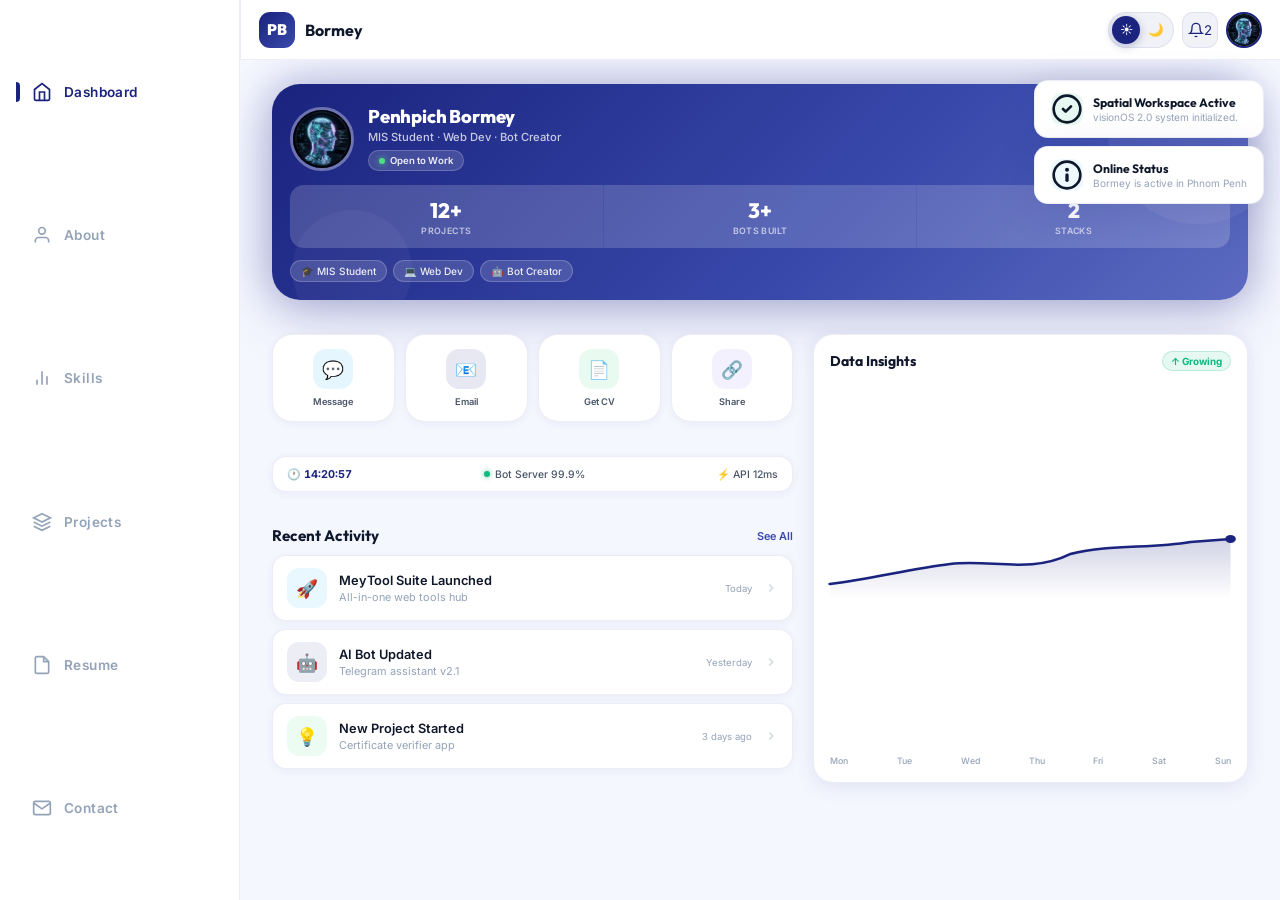
==== index.html @ bf573d2e "feat: implement responsive mobile & PC glassmorphic portfolio layout with updated resume" ====
<!DOCTYPE html>
<html lang="en">
<head>
  <meta charset="UTF-8">
  <meta name="viewport" content="width=device-width, initial-scale=1.0, maximum-scale=1.0, user-scalable=no">
  <title>Penhpich Bormey - Mobile Portfolio</title>
  <meta name="description" content="Personal portfolio of Penhpich Bormey - MIS Student, Web Developer, and Telegram Bot Creator built with a clean white × navy blue mobile-app UI.">
  <link rel="stylesheet" href="style.css">
  <script src="script.js" defer></script>
</head>
<body data-theme="light">

  <!-- Loading Splash Screen -->
  <div id="loader-screen">
    <div class="loader-logo">PB</div>
    <div class="loader-name">PENHPICH BORMEY</div>
    <div class="loader-bar-track">
      <div class="loader-bar-fill"></div>
    </div>
    <span class="loader-pct loader-progress">0%</span>
  </div>

  <!-- Interactive Cursor Glow Background -->
  <div id="cursor-glow"></div>

  <!-- Background Blobs -->
  <div class="bg-blob-container">
    <div class="bg-blob bg-blob-1"></div>
    <div class="bg-blob bg-blob-2"></div>
    <div class="bg-blob bg-blob-3"></div>
  </div>

  <!-- APP SHELL -->
  <div class="app-shell">
    
    <!-- TOP BAR -->
    <header class="top-bar">
      <div class="top-bar-left">
        <div class="top-bar-logo">PB</div>
        <div class="top-bar-name">Bormey</div>
      </div>
      <div class="top-bar-right">
        <div class="theme-toggle-pill">
          <button class="theme-pill-btn active" id="btn-theme-light" title="Light Theme">☀️</button>
          <button class="theme-pill-btn" id="btn-theme-dark" title="Dark Theme">🌙</button>
        </div>
        <button class="top-bar-btn" id="top-bell-btn" title="Notifications">
          <svg viewBox="0 0 24 24"><path d="M18 8A6 6 0 0 0 6 8c0 7-3 9-3 9h18s-3-2-3-9M13.73 21a2 2 0 0 1-3.46 0"/></svg>
          <span class="bell-badge">2</span>
        </button>
        <div class="top-bar-avatar">
          <img src="avatar.png" alt="Penhpich Bormey">
        </div>
      </div>
    </header>

    <!-- VIEWPORT PANELS -->
    <main class="viewport">

      <!-- PANEL 1: DASHBOARD (Home) -->
      <section class="viewport-panel active" id="panel-dashboard">
        <!-- Profile Hero Card -->
        <div class="profile-hero-card">
          <div class="profile-hero-top">
            <div class="profile-hero-avatar">
              <img src="avatar.png" alt="Penhpich Bormey">
            </div>
            <div>
              <h1 class="profile-hero-name">Penhpich Bormey</h1>
              <div class="profile-hero-role">MIS Student · Web Dev · Bot Creator</div>
              <div class="profile-hero-badge">
                <span class="hero-dot"></span>
                <span>Open to Work</span>
              </div>
            </div>
          </div>
          <!-- Stats Row inside Hero -->
          <div class="profile-hero-stats">
            <div class="hero-stat">
              <span class="hero-stat-num">12+</span>
              <span class="hero-stat-lbl">Projects</span>
            </div>
            <div class="hero-stat">
              <span class="hero-stat-num">3+</span>
              <span class="hero-stat-lbl">Bots Built</span>
            </div>
            <div class="hero-stat">
              <span class="hero-stat-num">2</span>
              <span class="hero-stat-lbl">Stacks</span>
            </div>
          </div>
          <!-- Tags -->
          <div class="profile-hero-tags">
            <span class="hero-role-tag">🎓 MIS Student</span>
            <span class="hero-role-tag">💻 Web Dev</span>
            <span class="hero-role-tag">🤖 Bot Creator</span>
          </div>
          <!-- Greeting Typewriter (Hidden but present for script.js) -->
          <span id="greeting-typewriter" style="display:none;"></span>
        </div>

        <!-- Quick Actions Row -->
        <div class="quick-actions-row">
          <button class="quick-action-btn" id="action-message" title="Chat on Telegram">
            <div class="quick-action-icon blue">💬</div>
            <span class="quick-action-lbl">Message</span>
          </button>
          <button class="quick-action-btn" id="action-email" title="Send Email">
            <div class="quick-action-icon navy">📧</div>
            <span class="quick-action-lbl">Email</span>
          </button>
          <button class="quick-action-btn" id="action-cv" title="Copy Resume JSON">
            <div class="quick-action-icon green">📄</div>
            <span class="quick-action-lbl">Get CV</span>
          </button>
          <button class="quick-action-btn" id="action-share" title="Copy Portfolio Link">
            <div class="quick-action-icon purple">🔗</div>
            <span class="quick-action-lbl">Share</span>
          </button>
        </div>

        <!-- Meta Info Row -->
        <div class="meta-info-row">
          <div class="meta-info-item">
            <span id="live-clock-display">🕐 --:--:--</span>
          </div>
          <div class="meta-info-item">
            <span class="meta-live-dot"></span>
            <span>Bot Server 99.9%</span>
          </div>
          <div class="meta-info-item">
            <span>⚡ API <span id="api-latency-val">12ms</span></span>
          </div>
        </div>

        <!-- Activity Section -->
        <div class="activity-section">
          <div class="activity-header">
            <h2 class="activity-title">Recent Activity</h2>
            <span class="activity-see-all">See All</span>
          </div>
          <div class="activity-list">
            <div class="activity-item">
              <div class="activity-item-icon blue">🚀</div>
              <div class="activity-item-info">
                <div class="activity-item-title">MeyTool Suite Launched</div>
                <div class="activity-item-desc">All-in-one web tools hub</div>
              </div>
              <span class="activity-item-time">Today</span>
              <svg class="activity-chevron" viewBox="0 0 24 24"><polyline points="9 18 15 12 9 6"/></svg>
            </div>
            <div class="activity-item">
              <div class="activity-item-icon navy">🤖</div>
              <div class="activity-item-info">
                <div class="activity-item-title">AI Bot Updated</div>
                <div class="activity-item-desc">Telegram assistant v2.1</div>
              </div>
              <span class="activity-item-time">Yesterday</span>
              <svg class="activity-chevron" viewBox="0 0 24 24"><polyline points="9 18 15 12 9 6"/></svg>
            </div>
            <div class="activity-item">
              <div class="activity-item-icon green">💡</div>
              <div class="activity-item-info">
                <div class="activity-item-title">New Project Started</div>
                <div class="activity-item-desc">Certificate verifier app</div>
              </div>
              <span class="activity-item-time">3 days ago</span>
              <svg class="activity-chevron" viewBox="0 0 24 24"><polyline points="9 18 15 12 9 6"/></svg>
            </div>
          </div>
        </div>

        <!-- Chart Card -->
        <div class="chart-card">
          <div class="chart-card-header">
            <span class="chart-card-title">Data Insights</span>
            <span class="chart-card-badge">↑ Growing</span>
          </div>
          <svg class="sparkline-svg" viewBox="0 0 300 64" preserveAspectRatio="none">
            <defs>
              <linearGradient id="sparkGradient" x1="0" y1="0" x2="0" y2="1">
                <stop offset="0%" stop-color="#1A237E" stop-opacity="0.2"/>
                <stop offset="100%" stop-color="#1A237E" stop-opacity="0"/>
              </linearGradient>
            </defs>
            <path class="sparkline-area" d="M0,50 C30,45 60,35 90,30 C120,25 150,40 180,20 C210,10 240,15 270,8 L300,5 L300,64 L0,64 Z"/>
            <path class="sparkline-line" d="M0,50 C30,45 60,35 90,30 C120,25 150,40 180,20 C210,10 240,15 270,8 L300,5"/>
            <circle class="sparkline-dot" cx="300" cy="5" r="4"/>
          </svg>
          <div class="chart-labels">
            <span class="chart-label">Mon</span>
            <span class="chart-label">Tue</span>
            <span class="chart-label">Wed</span>
            <span class="chart-label">Thu</span>
            <span class="chart-label">Fri</span>
            <span class="chart-label">Sat</span>
            <span class="chart-label">Sun</span>
          </div>
        </div>
      </section>

      <!-- PANEL 2: ABOUT -->
      <section class="viewport-panel" id="panel-about">
        <div class="section-header">
          <div class="section-label">Who I Am</div>
          <h2 class="section-title">About Me</h2>
        </div>

        <!-- About Profile Card -->
        <div class="about-profile-card">
          <div class="about-avatar-wrap">
            <div class="about-avatar-ring-spin"></div>
            <img src="avatar.png" alt="Penhpich Bormey" class="about-avatar-img">
          </div>
          <div class="about-card-info">
            <h3 class="about-card-name">Penhpich Bormey</h3>
            <p class="about-card-title">MIS Student · Web Developer · Bot Creator</p>
            <div class="about-card-status">
              <span class="hero-dot"></span>
              <span>Open to Projects</span>
            </div>
          </div>
        </div>

        <!-- About Stats Row -->
        <div class="about-stats-row">
          <div class="about-stat-card">
            <span class="about-stat-num">12+</span>
            <span class="about-stat-lbl">Projects</span>
          </div>
          <div class="about-stat-card">
            <span class="about-stat-num">3+</span>
            <span class="about-stat-lbl">Bots Built</span>
          </div>
          <div class="about-stat-card">
            <span class="about-stat-num">2</span>
            <span class="about-stat-lbl">Stacks</span>
          </div>
        </div>

        <!-- Bio Card -->
        <div class="bio-card">
          <h4 class="bio-title">Student & Digital Developer</h4>
          <p class="bio-text">
            I am a Management Information Systems (MIS) student passionate about web development, artificial intelligence, UI/UX design, and Telegram bot creation. I build digital products that help people work smarter and look great doing it.
          </p>
        </div>

        <!-- Settings List (Personal Info) -->
        <div class="settings-list">
          <div class="settings-list-header">Personal Info</div>
          
          <div class="settings-row">
            <div class="settings-row-icon purple">📛</div>
            <div class="settings-row-text">
              <span class="settings-row-label">Name</span>
              <span class="settings-row-sub">Penhpich Bormey</span>
            </div>
            <svg class="settings-row-chevron" viewBox="0 0 24 24"><polyline points="9 18 15 12 9 6"/></svg>
          </div>

          <div class="settings-row">
            <div class="settings-row-icon blue">🎓</div>
            <div class="settings-row-text">
              <span class="settings-row-label">Education</span>
              <span class="settings-row-sub">MIS — Information Systems</span>
            </div>
            <svg class="settings-row-chevron" viewBox="0 0 24 24"><polyline points="9 18 15 12 9 6"/></svg>
          </div>

          <div class="settings-row">
            <div class="settings-row-icon navy">💻</div>
            <div class="settings-row-text">
              <span class="settings-row-label">Role</span>
              <span class="settings-row-sub">Student & Developer</span>
            </div>
            <svg class="settings-row-chevron" viewBox="0 0 24 24"><polyline points="9 18 15 12 9 6"/></svg>
          </div>

          <div class="settings-row">
            <div class="settings-row-icon tg">🌐</div>
            <div class="settings-row-text">
              <span class="settings-row-label">Languages</span>
              <span class="settings-row-sub">Khmer · English</span>
            </div>
            <svg class="settings-row-chevron" viewBox="0 0 24 24"><polyline points="9 18 15 12 9 6"/></svg>
          </div>

          <div class="settings-row">
            <div class="settings-row-icon loc">📍</div>
            <div class="settings-row-text">
              <span class="settings-row-label">Location</span>
              <span class="settings-row-sub">Phnom Penh, Cambodia</span>
            </div>
            <svg class="settings-row-chevron" viewBox="0 0 24 24"><polyline points="9 18 15 12 9 6"/></svg>
          </div>

          <a href="mailto:pichpenhbormey383@gmail.com" class="settings-row">
            <div class="settings-row-icon email">📧</div>
            <div class="settings-row-text">
              <span class="settings-row-label">Email</span>
              <span class="settings-row-sub">pichpenhbormey383@gmail.com</span>
            </div>
            <svg class="settings-row-chevron" viewBox="0 0 24 24"><polyline points="9 18 15 12 9 6"/></svg>
          </a>
        </div>

        <!-- Experience Timeline -->
        <div class="timeline-section">
          <h4 class="section-sub-title">Experience</h4>
          <div class="timeline-list">
            <div class="tl-item">
              <div class="tl-dot"></div>
              <div class="tl-content">
                <span class="tl-year">2024 – Present</span>
                <h5 class="tl-role">MIS Student Developer</h5>
                <p class="tl-desc">Building web apps, bots, and UI/UX projects as part of university coursework and personal projects.</p>
              </div>
            </div>
            <div class="tl-item">
              <div class="tl-dot"></div>
              <div class="tl-content">
                <span class="tl-year">2023</span>
                <h5 class="tl-role">Bot Developer</h5>
                <p class="tl-desc">Developed automation bots and Telegram mini-apps serving real user communities.</p>
              </div>
            </div>
            <div class="tl-item">
              <div class="tl-dot"></div>
              <div class="tl-content">
                <span class="tl-year">2022</span>
                <h5 class="tl-role">Web Developer</h5>
                <p class="tl-desc">Started mastering HTML, CSS, and JavaScript — built first portfolio and glassmorphism UI projects.</p>
              </div>
            </div>
          </div>
        </div>
      </section>

      <!-- PANEL 3: SKILLS -->
      <section class="viewport-panel" id="panel-skills">
        <div class="section-header">
          <div class="section-label">My Stack</div>
          <h2 class="section-title">My Skills</h2>
        </div>

        <!-- Frontend Category Card -->
        <div class="skills-category-card" id="skill-card-frontend">
          <h3 class="skills-cat-title">
            <span class="skills-cat-icon blue">🎨</span>
            <span>Frontend</span>
          </h3>
          <div class="skill-bar-item">
            <span class="skill-bar-name">HTML5</span>
            <div class="skill-bar-track">
              <div class="skill-bar-fill prof-bar-fill" data-percent="90%"></div>
            </div>
            <span class="skill-bar-pct">90%</span>
          </div>
          <div class="skill-bar-item">
            <span class="skill-bar-name">CSS3</span>
            <div class="skill-bar-track">
              <div class="skill-bar-fill prof-bar-fill" data-percent="85%"></div>
            </div>
            <span class="skill-bar-pct">85%</span>
          </div>
          <div class="skill-bar-item">
            <span class="skill-bar-name">JavaScript</span>
            <div class="skill-bar-track">
              <div class="skill-bar-fill prof-bar-fill" data-percent="80%"></div>
            </div>
            <span class="skill-bar-pct">80%</span>
          </div>
          <div class="skill-bar-item">
            <span class="skill-bar-name">Responsive</span>
            <div class="skill-bar-track">
              <div class="skill-bar-fill prof-bar-fill" data-percent="88%"></div>
            </div>
            <span class="skill-bar-pct">88%</span>
          </div>
        </div>

        <!-- Backend Category Card -->
        <div class="skills-category-card" id="skill-card-backend">
          <h3 class="skills-cat-title">
            <span class="skills-cat-icon navy">⚙️</span>
            <span>Backend & API</span>
          </h3>
          <div class="skill-bar-item">
            <span class="skill-bar-name">PHP</span>
            <div class="skill-bar-track">
              <div class="skill-bar-fill prof-bar-fill" data-percent="70%"></div>
            </div>
            <span class="skill-bar-pct">70%</span>
          </div>
          <div class="skill-bar-item">
            <span class="skill-bar-name">Python</span>
            <div class="skill-bar-track">
              <div class="skill-bar-fill prof-bar-fill" data-percent="65%"></div>
            </div>
            <span class="skill-bar-pct">65%</span>
          </div>
          <div class="skill-bar-item">
            <span class="skill-bar-name">SQL</span>
            <div class="skill-bar-track">
              <div class="skill-bar-fill prof-bar-fill" data-percent="72%"></div>
            </div>
            <span class="skill-bar-pct">72%</span>
          </div>
          <div class="skill-bar-item">
            <span class="skill-bar-name">APIs</span>
            <div class="skill-bar-track">
              <div class="skill-bar-fill prof-bar-fill" data-percent="78%"></div>
            </div>
            <span class="skill-bar-pct">78%</span>
          </div>
        </div>

        <!-- Tools Category Card -->
        <div class="skills-category-card" id="skill-card-tools">
          <h3 class="skills-cat-title">
            <span class="skills-cat-icon purple">🛠️</span>
            <span>Tools & DevOps</span>
          </h3>
          <div class="skill-bar-item">
            <span class="skill-bar-name">Git</span>
            <div class="skill-bar-track">
              <div class="skill-bar-fill prof-bar-fill" data-percent="75%"></div>
            </div>
            <span class="skill-bar-pct">75%</span>
          </div>
          <div class="skill-bar-item">
            <span class="skill-bar-name">VS Code</span>
            <div class="skill-bar-track">
              <div class="skill-bar-fill prof-bar-fill" data-percent="95%"></div>
            </div>
            <span class="skill-bar-pct">95%</span>
          </div>
          <div class="skill-bar-item">
            <span class="skill-bar-name">Figma</span>
            <div class="skill-bar-track">
              <div class="skill-bar-fill prof-bar-fill" data-percent="60%"></div>
            </div>
            <span class="skill-bar-pct">60%</span>
          </div>
        </div>

        <!-- Soft Skills / Specialties -->
        <div class="skills-category-card" id="skill-card-specialties">
          <h3 class="skills-cat-title">
            <span class="skills-cat-icon green">💡</span>
            <span>Specialties</span>
          </h3>
          <div class="skill-tags-wrap">
            <span class="skill-tag">Glassmorphism UI</span>
            <span class="skill-tag">Telegram Bots</span>
            <span class="skill-tag">Bot Automation</span>
            <span class="skill-tag">Prompt Engineering</span>
            <span class="skill-tag">UI/UX Design</span>
            <span class="skill-tag">REST APIs</span>
          </div>
        </div>
      </section>

      <!-- PANEL 4: PROJECTS -->
      <section class="viewport-panel" id="panel-projects">
        <div class="section-header">
          <div class="section-label">Portfolio</div>
          <h2 class="section-title">Projects</h2>
        </div>

        <!-- Filter chips row -->
        <div class="projects-filter-row">
          <button class="filter-chip active" data-filter="all">All</button>
          <button class="filter-chip" data-filter="frontend">Frontend</button>
          <button class="filter-chip" data-filter="bot">Bot & AI</button>
          <button class="filter-chip" data-filter="productivity">Productivity</button>
        </div>

        <!-- Project Cards Grid -->
        <div class="projects-list">
          
          <!-- Project 1 -->
          <div class="project-card-new" data-category="bot">
            <div class="project-card-top">
              <div class="project-icon-box blue">🤖</div>
              <div class="project-card-info">
                <h3 class="project-card-title">AI Telegram Assistant</h3>
                <p class="project-card-desc">An intelligent Telegram bot capable of answering questions, generating content, and assisting users in real-time.</p>
              </div>
              <span class="project-status live">🟢 Live</span>
            </div>
            <div class="project-card-tags">
              <span class="proj-tag">Python</span>
              <span class="proj-tag">Telegram API</span>
              <span class="proj-tag">AI Integration</span>
            </div>
            <div class="project-card-actions">
              <a href="https://t.me/ShennCelest" target="_blank" class="proj-btn primary">
                <span>Telegram</span>
                <svg viewBox="0 0 24 24"><path d="M18 13v6a2 2 0 0 1-2 2H5a2 2 0 0 1-2-2V8a2 2 0 0 1 2-2h6M15 3h6v6M10 14 21 3"/></svg>
              </a>
              <a href="https://github.com" target="_blank" class="proj-btn secondary">GitHub</a>
            </div>
          </div>

          <!-- Project 2 -->
          <div class="project-card-new" data-category="frontend">
            <div class="project-card-top">
              <div class="project-icon-box navy">🛍️</div>
              <div class="project-card-info">
                <h3 class="project-card-title">Subscription Store</h3>
                <p class="project-card-desc">A premium digital subscription marketplace website designed with advanced frosted glassmorphism themes.</p>
              </div>
              <span class="project-status wip">🟡 Coming Soon</span>
            </div>
            <div class="project-card-tags">
              <span class="proj-tag">HTML5</span>
              <span class="proj-tag">CSS Variables</span>
              <span class="proj-tag">Vanilla JS</span>
            </div>
            <div class="project-card-actions">
              <a href="#" class="proj-btn primary">
                <span>Demo</span>
                <svg viewBox="0 0 24 24"><path d="M18 13v6a2 2 0 0 1-2 2H5a2 2 0 0 1-2-2V8a2 2 0 0 1 2-2h6M15 3h6v6M10 14 21 3"/></svg>
              </a>
              <a href="https://github.com" target="_blank" class="proj-btn secondary">GitHub</a>
            </div>
          </div>

          <!-- Project 3 -->
          <div class="project-card-new" data-category="productivity">
            <div class="project-card-top">
              <div class="project-icon-box purple">🔑</div>
              <div class="project-card-info">
                <h3 class="project-card-title">Certificate Verifier</h3>
                <p class="project-card-desc">Online certificate verification platform that validates credentials and generates unique verification IDs.</p>
              </div>
              <span class="project-status wip">🟡 WIP</span>
            </div>
            <div class="project-card-tags">
              <span class="proj-tag">PHP</span>
              <span class="proj-tag">SQL</span>
              <span class="proj-tag">Bootstrap</span>
            </div>
            <div class="project-card-actions">
              <a href="#" class="proj-btn primary">
                <span>Preview</span>
                <svg viewBox="0 0 24 24"><path d="M18 13v6a2 2 0 0 1-2 2H5a2 2 0 0 1-2-2V8a2 2 0 0 1 2-2h6M15 3h6v6M10 14 21 3"/></svg>
              </a>
              <a href="https://github.com" target="_blank" class="proj-btn secondary">GitHub</a>
            </div>
          </div>

          <!-- Project 4 -->
          <div class="project-card-new" data-category="productivity">
            <div class="project-card-top">
              <div class="project-icon-box green">🛠️</div>
              <div class="project-card-info">
                <h3 class="project-card-title">All-in-One Tools Hub</h3>
                <p class="project-card-desc">A comprehensive web tools collection comprising developer widgets, math solvers, and productivity modules.</p>
              </div>
              <span class="project-status live">🟢 Live</span>
            </div>
            <div class="project-card-tags">
              <span class="proj-tag">HTML</span>
              <span class="proj-tag">CSS</span>
              <span class="proj-tag">JavaScript</span>
            </div>
            <div class="project-card-actions">
              <a href="./cybertools/index.html" class="proj-btn primary">
                <span>Open</span>
                <svg viewBox="0 0 24 24"><path d="M18 13v6a2 2 0 0 1-2 2H5a2 2 0 0 1-2-2V8a2 2 0 0 1 2-2h6M15 3h6v6M10 14 21 3"/></svg>
              </a>
              <a href="https://github.com" target="_blank" class="proj-btn secondary">GitHub</a>
            </div>
          </div>

          <!-- Project 5 -->
          <div class="project-card-new" data-category="frontend">
            <div class="project-card-top">
              <div class="project-icon-box orange">📄</div>
              <div class="project-card-info">
                <h3 class="project-card-title">CV Builder Platform</h3>
                <p class="project-card-desc">Professional resume builder with downloadable templates, custom fields, and real-time frosted glass previews.</p>
              </div>
              <span class="project-status concept">⚪ Concept</span>
            </div>
            <div class="project-card-tags">
              <span class="proj-tag">JavaScript</span>
              <span class="proj-tag">HTML2PDF</span>
              <span class="proj-tag">CSS Grid</span>
            </div>
            <div class="project-card-actions">
              <a href="#" class="proj-btn primary">
                <span>View</span>
                <svg viewBox="0 0 24 24"><path d="M18 13v6a2 2 0 0 1-2 2H5a2 2 0 0 1-2-2V8a2 2 0 0 1 2-2h6M15 3h6v6M10 14 21 3"/></svg>
              </a>
              <a href="https://github.com" target="_blank" class="proj-btn secondary">GitHub</a>
            </div>
          </div>

          <!-- Project 6 -->
          <div class="project-card-new" data-category="bot">
            <div class="project-card-top">
              <div class="project-icon-box blue">🧰</div>
              <div class="project-card-info">
                <h3 class="project-card-title">MeyTool Web Suite</h3>
                <p class="project-card-desc">A multi-module developer toolkit with JSON formatter, color picker, password generator, and 10+ productivity tools.</p>
              </div>
              <span class="project-status wip">🟡 Coming Soon</span>
            </div>
            <div class="project-card-tags">
              <span class="proj-tag">HTML</span>
              <span class="proj-tag">CSS</span>
              <span class="proj-tag">JavaScript</span>
            </div>
            <div class="project-card-actions">
              <a href="./cybertools/index.html" class="proj-btn primary">
                <span>Open</span>
                <svg viewBox="0 0 24 24"><path d="M18 13v6a2 2 0 0 1-2 2H5a2 2 0 0 1-2-2V8a2 2 0 0 1 2-2h6M15 3h6v6M10 14 21 3"/></svg>
              </a>
              <a href="https://github.com" target="_blank" class="proj-btn secondary">GitHub</a>
            </div>
          </div>

        </div>
      </section>

      <!-- PANEL 5: RESUME -->
      <section class="viewport-panel" id="panel-resume">
        <div class="section-header">
          <div class="section-label">My CV</div>
          <h2 class="section-title">Resume</h2>
        </div>

        <!-- Download CV Card -->
        <div class="resume-download-card">
          <div>
            <h3 class="resume-dl-title">Download My CV</h3>
            <p class="resume-dl-sub">PDF · Updated 2024</p>
          </div>
          <button class="resume-dl-btn" id="cv-download-btn">⬇ Download</button>
        </div>

        <!-- Experience settings list -->
        <div class="settings-list">
          <div class="settings-list-header">Experience</div>
          
          <div class="settings-row">
            <div class="settings-row-icon navy">💼</div>
            <div class="settings-row-text">
              <span class="settings-row-label">MIS Student Developer</span>
              <span class="settings-row-sub">University · 2024 - Present</span>
            </div>
            <svg class="settings-row-chevron" viewBox="0 0 24 24"><polyline points="9 18 15 12 9 6"/></svg>
          </div>

          <div class="settings-row">
            <div class="settings-row-icon blue">🤖</div>
            <div class="settings-row-text">
              <span class="settings-row-label">Bot Developer</span>
              <span class="settings-row-sub">Freelance · 2023</span>
            </div>
            <svg class="settings-row-chevron" viewBox="0 0 24 24"><polyline points="9 18 15 12 9 6"/></svg>
          </div>

          <div class="settings-row">
            <div class="settings-row-icon tg">🌐</div>
            <div class="settings-row-text">
              <span class="settings-row-label">Web Developer</span>
              <span class="settings-row-sub">Self-taught · 2022</span>
            </div>
            <svg class="settings-row-chevron" viewBox="0 0 24 24"><polyline points="9 18 15 12 9 6"/></svg>
          </div>
        </div>

        <!-- Education settings list -->
        <div class="settings-list">
          <div class="settings-list-header">Education</div>
          
          <div class="settings-row">
            <div class="settings-row-icon purple">🎓</div>
            <div class="settings-row-text">
              <span class="settings-row-label">Management Information Systems</span>
              <span class="settings-row-sub">Bachelor's Degree · In Progress</span>
            </div>
            <svg class="settings-row-chevron" viewBox="0 0 24 24"><polyline points="9 18 15 12 9 6"/></svg>
          </div>

          <div class="settings-row">
            <div class="settings-row-icon orange">📘</div>
            <div class="settings-row-text">
              <span class="settings-row-label">Web Development</span>
              <span class="settings-row-sub">Online Courses & Self-learning</span>
            </div>
            <svg class="settings-row-chevron" viewBox="0 0 24 24"><polyline points="9 18 15 12 9 6"/></svg>
          </div>
        </div>

        <!-- Tech skills metrics settings list -->
        <div class="settings-list">
          <div class="settings-list-header">Technical Skills</div>
          
          <div class="settings-row">
            <div class="settings-row-icon navy">💻</div>
            <div class="settings-row-text">
              <span class="settings-row-label">Frontend</span>
              <span class="settings-row-sub">HTML5, CSS3, JavaScript</span>
            </div>
            <span class="settings-row-value">Expert</span>
          </div>

          <div class="settings-row">
            <div class="settings-row-icon blue">⚙️</div>
            <div class="settings-row-text">
              <span class="settings-row-label">Backend</span>
              <span class="settings-row-sub">PHP, Python, SQL</span>
            </div>
            <span class="settings-row-value">Intermediate</span>
          </div>

          <div class="settings-row">
            <div class="settings-row-icon green">🤖</div>
            <div class="settings-row-text">
              <span class="settings-row-label">Bot Dev</span>
              <span class="settings-row-sub">Telegram API, Python</span>
            </div>
            <span class="settings-row-value">Advance</span>
          </div>
        </div>

        <!-- Hidden JSON pre for copying (action-cv matches this ID) -->
        <pre id="terminal-code-block" style="display: none;">{
  "name": "PENHPICH BORMEY",
  "title": "MIS Student & Developer",
  "location": "Phnom Penh, Cambodia",
  "email": "pichpenhbormey383@gmail.com",
  "telegram": "@ShennCelest",
  "github": "github.com/bormey",
  "experience": [
    {
      "role": "MIS Student Developer",
      "organization": "University",
      "period": "2024 - Present"
    },
    {
      "role": "Bot Developer",
      "organization": "Freelance",
      "period": "2023"
    },
    {
      "role": "Web Developer",
      "organization": "Self-taught",
      "period": "2022"
    }
  ],
  "education": [
    {
      "degree": "Management Information Systems",
      "institution": "University (Bachelor's Degree)",
      "status": "In Progress"
    },
    {
      "degree": "Web Development",
      "institution": "Online Courses & Self-learning"
    }
  ],
  "technical_skills": {
    "frontend": {
      "skills": ["HTML5", "CSS3", "JavaScript"],
      "level": "Expert"
    },
    "backend": {
      "skills": ["PHP", "Python", "SQL"],
      "level": "Intermediate"
    },
    "bot_dev": {
      "skills": ["Telegram API", "Python"],
      "level": "Advance"
    }
  }
}</pre>
      </section>

      <!-- PANEL 6: CONTACT -->
      <section class="viewport-panel" id="panel-contact">
        <div class="section-header">
          <div class="section-label">Get in Touch</div>
          <h2 class="section-title">Contact</h2>
        </div>

        <!-- Available card -->
        <div class="contact-avail-card">
          <div class="contact-avail-dot-row">
            <span class="hero-dot"></span>
            <span>Available for freelance & work</span>
          </div>
          <h3 class="contact-avail-heading">Let's Work Together</h3>
          <p class="contact-avail-sub">Have a project or collaboration in mind? I'd love to hear from you!</p>
        </div>

        <!-- Reach Me Settings List -->
        <div class="settings-list">
          <div class="settings-list-header">Reach Me</div>
          
          <a href="https://t.me/ShennCelest" target="_blank" class="settings-row">
            <div class="settings-row-icon tg">📨</div>
            <div class="settings-row-text">
              <span class="settings-row-label">Telegram</span>
              <span class="settings-row-sub">@ShennCelest</span>
            </div>
            <svg class="settings-row-chevron" viewBox="0 0 24 24"><polyline points="9 18 15 12 9 6"/></svg>
          </a>

          <a href="mailto:pichpenhbormey383@gmail.com" class="settings-row">
            <div class="settings-row-icon email">📧</div>
            <div class="settings-row-text">
              <span class="settings-row-label">Email</span>
              <span class="settings-row-sub">pichpenhbormey383@gmail.com</span>
            </div>
            <svg class="settings-row-chevron" viewBox="0 0 24 24"><polyline points="9 18 15 12 9 6"/></svg>
          </a>

          <a href="https://m.me/JaxFrez" target="_blank" class="settings-row">
            <div class="settings-row-icon blue">💬</div>
            <div class="settings-row-text">
              <span class="settings-row-label">Messenger</span>
              <span class="settings-row-sub">m.me/JaxFrez</span>
            </div>
            <svg class="settings-row-chevron" viewBox="0 0 24 24"><polyline points="9 18 15 12 9 6"/></svg>
          </a>

          <a href="https://www.facebook.com/share/1DzJagzVRs/" target="_blank" class="settings-row">
            <div class="settings-row-icon web">🌐</div>
            <div class="settings-row-text">
              <span class="settings-row-label">Facebook</span>
              <span class="settings-row-sub">Penhpich Bormey</span>
            </div>
            <svg class="settings-row-chevron" viewBox="0 0 24 24"><polyline points="9 18 15 12 9 6"/></svg>
          </a>

          <a href="https://github.com" target="_blank" class="settings-row">
            <div class="settings-row-icon gh">🐙</div>
            <div class="settings-row-text">
              <span class="settings-row-label">GitHub</span>
              <span class="settings-row-sub">github.com/bormey</span>
            </div>
            <svg class="settings-row-chevron" viewBox="0 0 24 24"><polyline points="9 18 15 12 9 6"/></svg>
          </a>

          <div class="settings-row">
            <div class="settings-row-icon loc">📍</div>
            <div class="settings-row-text">
              <span class="settings-row-label">Location</span>
              <span class="settings-row-sub">Phnom Penh, Cambodia 🇰🇭</span>
            </div>
          </div>
        </div>

        <!-- Contact Form Card -->
        <div class="contact-form-card">
          <h3 class="contact-form-title">Send a Message</h3>
          <form id="contact-form-new" action="#" onsubmit="event.preventDefault();">
            <div class="input-field-wrap">
              <input type="text" class="input-field" id="emb-name" placeholder="Your Name" required>
            </div>
            <div class="input-field-wrap">
              <input type="email" class="input-field" id="emb-email" placeholder="Your Email" required>
            </div>
            <div class="input-field-wrap">
              <input type="text" class="input-field" id="emb-subject" placeholder="Subject" required>
            </div>
            <div class="input-field-wrap">
              <textarea class="input-field" id="emb-message" placeholder="Message" required></textarea>
            </div>
            <button class="submit-btn-new" id="emb-submit-btn" type="submit">
              <span>Send Message</span>
              <svg viewBox="0 0 24 24"><line x1="22" y1="2" x2="11" y2="13"/><polygon points="22 2 15 22 11 13 2 9 22 2"/></svg>
            </button>
          </form>
        </div>
      </section>

    </main>

    <!-- BOTTOM TAB NAVIGATION -->
    <nav class="bottom-nav">
      <button class="bottom-nav-btn active" data-view="dashboard" title="Dashboard">
        <svg viewBox="0 0 24 24"><path d="M3 9l9-7 9 7v11a2 2 0 0 1-2 2H5a2 2 0 0 1-2-2z"/><polyline points="9 22 9 12 15 12 15 22"/></svg>
        <span class="nav-label">Dashboard</span>
      </button>
      <button class="bottom-nav-btn" data-view="about" title="About">
        <svg viewBox="0 0 24 24"><path d="M20 21v-2a4 4 0 0 0-4-4H8a4 4 0 0 0-4 4v2"/><circle cx="12" cy="7" r="4"/></svg>
        <span class="nav-label">About</span>
      </button>
      <button class="bottom-nav-btn" data-view="skills" title="Skills">
        <svg viewBox="0 0 24 24"><line x1="18" y1="20" x2="18" y2="10"/><line x1="12" y1="20" x2="12" y2="4"/><line x1="6" y1="20" x2="6" y2="14"/></svg>
        <span class="nav-label">Skills</span>
      </button>
      <button class="bottom-nav-btn" data-view="projects" title="Projects">
        <svg viewBox="0 0 24 24"><polygon points="12 2 2 7 12 12 22 7 12 2"/><polyline points="2 17 12 22 22 17"/><polyline points="2 12 12 17 22 12"/></svg>
        <span class="nav-label">Projects</span>
      </button>
      <button class="bottom-nav-btn" data-view="resume" title="Resume">
        <svg viewBox="0 0 24 24"><path d="M14 2H6a2 2 0 0 0-2 2v16a2 2 0 0 0 2 2h12a2 2 0 0 0 2-2V8z"/><polyline points="14 2 14 8 20 8"/></svg>
        <span class="nav-label">Resume</span>
      </button>
      <button class="bottom-nav-btn" data-view="contact" title="Contact">
        <svg viewBox="0 0 24 24"><path d="M4 4h16c1.1 0 2 .9 2 2v12c0 1.1-.9 2-2 2H4c-1.1 0-2-.9-2-2V6c0-1.1.9-2 2-2z"/><polyline points="22,6 12,13 2,6"/></svg>
        <span class="nav-label">Contact</span>
      </button>
    </nav>

  </div>

  <!-- TOAST CONTAINER -->
  <div id="toast-container"></div>

  <!-- NOTIFICATION DROPDOWN -->
  <div class="notif-dropdown" id="spatial-notification-panel">
    <div class="notif-header">
      <span class="notif-header-title">Notifications</span>
      <span class="notif-clear-btn" id="clear-notifications">Clear All</span>
    </div>
    <div class="notification-list">
      <div class="notif-item">
        <div class="notif-item-dot"></div>
        <div>
          <span class="notif-item-title">MeyTool Suite Launched</span>
          <span class="notif-item-desc">Try out the new multi-module tools suite live.</span>
        </div>
      </div>
      <div class="notif-item">
        <div class="notif-item-dot"></div>
        <div>
          <span class="notif-item-title">Welcome to my Portfolio</span>
          <span class="notif-item-desc">Browse my MIS student timeline, bots and coding stack.</span>
        </div>
      </div>
    </div>
  </div>

</body>
</html>
---- style.css ----
/* ===============================================================
   PENHPICH BORMEY — PORTFOLIO v3.0
   Clean White × Navy Blue Mobile-App Style
   =============================================================== */

@import url('https://fonts.googleapis.com/css2?family=Outfit:wght@300;400;500;600;700;800;900&family=Inter:wght@300;400;500;600;700&display=swap');

:root {
  --font-heading: 'Outfit', sans-serif;
  --font-body: 'Inter', sans-serif;
  --bg-base: #EEF2FF;
  --bg-surface: #F5F7FF;
  --bg-card: #FFFFFF;
  --bg-card-alt: #F8FAFF;
  --accent-primary: #1A237E;
  --accent-secondary: #3949AB;
  --accent-blue: #4FC3F7;
  --accent-glow: rgba(63,81,181,0.18);
  --accent-soft: rgba(26,35,126,0.06);
  --text-primary: #0F172A;
  --text-secondary: #4A5568;
  --text-tertiary: #94A3B8;
  --text-inverse: #FFFFFF;
  --border-soft: rgba(26,35,126,0.08);
  --border-medium: rgba(26,35,126,0.14);
  --border-accent: rgba(63,81,181,0.3);
  --shadow-sm: 0 2px 8px rgba(26,35,126,0.06);
  --shadow-md: 0 4px 20px rgba(26,35,126,0.10);
  --shadow-lg: 0 8px 40px rgba(26,35,126,0.14);
  --shadow-xl: 0 16px 60px rgba(26,35,126,0.18);
  --radius-sm: 8px;
  --radius-md: 14px;
  --radius-lg: 20px;
  --radius-xl: 28px;
  --radius-full: 999px;
  --topbar-h: 60px;
  --bottomnav-h: 72px;
  --card-padding: 20px;
  --spring: cubic-bezier(0.16,1,0.3,1);
}

[data-theme="dark"] {
  --bg-base: #0A0F1E;
  --bg-surface: #111827;
  --bg-card: #1A2035;
  --bg-card-alt: #1E2840;
  --accent-primary: #5C6BC0;
  --accent-secondary: #7986CB;
  --accent-blue: #4FC3F7;
  --accent-glow: rgba(92,107,192,0.25);
  --accent-soft: rgba(92,107,192,0.08);
  --text-primary: #F1F5F9;
  --text-secondary: #94A3B8;
  --text-tertiary: #4A5568;
  --border-soft: rgba(255,255,255,0.06);
  --border-medium: rgba(255,255,255,0.10);
  --border-accent: rgba(92,107,192,0.3);
  --shadow-sm: 0 2px 8px rgba(0,0,0,0.3);
  --shadow-md: 0 4px 20px rgba(0,0,0,0.4);
  --shadow-lg: 0 8px 40px rgba(0,0,0,0.5);
  --shadow-xl: 0 16px 60px rgba(0,0,0,0.6);
}

*,*::before,*::after { box-sizing: border-box; margin: 0; padding: 0; -webkit-font-smoothing: antialiased; }
html,body { height: 100%; font-family: var(--font-body); font-size: 16px; background: var(--bg-base); color: var(--text-primary); overflow: hidden; }
button { cursor: pointer; border: none; background: none; font-family: inherit; }
a { text-decoration: none; color: inherit; }
input,textarea { font-family: inherit; outline: none; }

/* LOADER */
#loader-screen {
  position: fixed; inset: 0; z-index: 9999;
  background: var(--bg-base);
  display: flex; flex-direction: column; align-items: center; justify-content: center; gap: 20px;
  transition: opacity 0.5s ease, transform 0.5s ease;
}
#loader-screen.hidden { opacity: 0; transform: scale(1.04); pointer-events: none; }
.loader-logo {
  width: 72px; height: 72px; border-radius: 22px;
  background: linear-gradient(135deg, var(--accent-primary), var(--accent-secondary));
  display: flex; align-items: center; justify-content: center;
  font-family: var(--font-heading); font-size: 2rem; font-weight: 900; color: white;
  box-shadow: var(--shadow-lg), 0 0 40px rgba(63,81,181,0.35);
  animation: loaderPulse 1.4s ease-in-out infinite alternate;
}
@keyframes loaderPulse { from { transform: scale(0.95); } to { transform: scale(1.05); box-shadow: var(--shadow-xl), 0 0 50px rgba(63,81,181,0.5); } }
.loader-name { font-family: var(--font-heading); font-size: 1.4rem; font-weight: 700; color: var(--text-primary); letter-spacing: -0.02em; }
.loader-bar-track { width: 160px; height: 4px; border-radius: 4px; background: var(--border-soft); overflow: hidden; }
.loader-bar-fill { height: 100%; border-radius: 4px; background: linear-gradient(90deg, var(--accent-primary), var(--accent-blue)); width: 0%; transition: width 0.08s ease; }
.loader-pct { font-size: 0.75rem; color: var(--text-tertiary); font-weight: 500; }

/* BACKGROUND BLOBS */
.bg-blob-container { position: fixed; inset: 0; z-index: 0; overflow: hidden; pointer-events: none; }
.bg-blob { position: absolute; border-radius: 50%; filter: blur(80px); animation: blobFloat 18s ease-in-out infinite alternate; }
.bg-blob-1 { width: 500px; height: 500px; background: radial-gradient(circle, rgba(79,195,247,0.15) 0%, transparent 70%); top: -100px; left: -100px; }
.bg-blob-2 { width: 400px; height: 400px; background: radial-gradient(circle, rgba(63,81,181,0.12) 0%, transparent 70%); bottom: 100px; right: -80px; animation-delay: -6s; }
.bg-blob-3 { width: 300px; height: 300px; background: radial-gradient(circle, rgba(167,139,250,0.10) 0%, transparent 70%); top: 50%; left: 50%; transform: translate(-50%,-50%); animation-delay: -12s; }
@keyframes blobFloat { 0% { transform: translate(0,0) scale(1); } 33% { transform: translate(30px,-40px) scale(1.08); } 66% { transform: translate(-20px,20px) scale(0.95); } 100% { transform: translate(10px,-10px) scale(1.03); } }
[data-theme="dark"] .bg-blob-1 { background: radial-gradient(circle, rgba(79,195,247,0.07) 0%, transparent 70%); }
[data-theme="dark"] .bg-blob-2 { background: radial-gradient(circle, rgba(92,107,192,0.09) 0%, transparent 70%); }

/* APP SHELL */
.app-shell { position: relative; z-index: 1; width: 100%; height: 100vh; display: flex; flex-direction: column; overflow: hidden; max-width: 480px; margin: 0 auto; }
@media (min-width: 600px) {
  body { display: flex; align-items: center; justify-content: center; }
  .app-shell { max-width: 420px; height: 860px; border-radius: 44px; box-shadow: var(--shadow-xl), 0 0 0 1px var(--border-soft); overflow: hidden; }
}

/* TOP BAR */
.top-bar {
  position: relative; z-index: 10;
  display: flex; align-items: center; justify-content: space-between;
  padding: 0 18px; height: var(--topbar-h);
  background: var(--bg-card); border-bottom: 1px solid var(--border-soft);
  flex-shrink: 0;
}
.top-bar-left { display: flex; align-items: center; gap: 10px; }
.top-bar-logo {
  width: 36px; height: 36px; border-radius: 11px;
  background: linear-gradient(135deg, var(--accent-primary), var(--accent-secondary));
  display: flex; align-items: center; justify-content: center;
  font-family: var(--font-heading); font-size: 0.95rem; font-weight: 900; color: white; flex-shrink: 0;
}
.top-bar-name { font-family: var(--font-heading); font-size: 1rem; font-weight: 700; color: var(--text-primary); }
.top-bar-right { display: flex; align-items: center; gap: 8px; }
.top-bar-btn {
  width: 36px; height: 36px; border-radius: 11px;
  background: var(--accent-soft); border: 1px solid var(--border-soft);
  display: flex; align-items: center; justify-content: center;
  color: var(--accent-primary); transition: all 0.2s; flex-shrink: 0;
}
.top-bar-btn:hover { background: var(--accent-glow); transform: scale(1.08); }
.top-bar-btn svg { width: 16px; height: 16px; stroke: currentColor; stroke-width: 2; fill: none; }
.top-bar-avatar {
  width: 36px; height: 36px; border-radius: 50%; overflow: hidden;
  border: 2px solid var(--accent-primary); flex-shrink: 0; cursor: pointer; transition: transform 0.2s;
}
.top-bar-avatar:hover { transform: scale(1.08); }
.top-bar-avatar img { width: 100%; height: 100%; object-fit: cover; }
.theme-toggle-pill { display: flex; align-items: center; background: var(--accent-soft); border: 1px solid var(--border-soft); border-radius: var(--radius-full); padding: 3px; gap: 2px; }
.theme-pill-btn { width: 28px; height: 28px; border-radius: 50%; display: flex; align-items: center; justify-content: center; font-size: 0.78rem; color: var(--text-tertiary); transition: all 0.2s; }
.theme-pill-btn.active { background: var(--accent-primary); color: white; box-shadow: 0 2px 8px rgba(26,35,126,0.3); }

/* VIEWPORT */
.viewport { flex: 1; overflow: hidden; position: relative; }
.viewport-panel {
  position: absolute; inset: 0; overflow-y: auto; overflow-x: hidden;
  padding: 16px 16px 24px; opacity: 0; pointer-events: none;
  transform: translateY(14px); transition: opacity 0.32s var(--spring), transform 0.32s var(--spring);
  scrollbar-width: none; -ms-overflow-style: none;
}
.viewport-panel::-webkit-scrollbar { display: none; }
.viewport-panel.active { opacity: 1; pointer-events: all; transform: translateY(0); }

/* BOTTOM NAV */
.bottom-nav {
  position: relative; z-index: 10; height: var(--bottomnav-h);
  background: var(--bg-card); border-top: 1px solid var(--border-soft);
  display: flex; align-items: center; justify-content: space-around; padding: 0 8px; flex-shrink: 0;
}
.bottom-nav-btn {
  display: flex; flex-direction: column; align-items: center; justify-content: center;
  gap: 4px; flex: 1; height: 56px; border-radius: var(--radius-md);
  color: var(--text-tertiary); transition: all 0.25s var(--spring); position: relative;
}
.bottom-nav-btn:hover { color: var(--accent-secondary); background: var(--accent-soft); }
.bottom-nav-btn.active { color: var(--accent-primary); }
.bottom-nav-btn svg { width: 22px; height: 22px; stroke: currentColor; fill: none; stroke-width: 2; transition: transform 0.25s var(--spring); }
.bottom-nav-btn.active svg { stroke: var(--accent-primary); transform: translateY(-2px); }
.nav-label { font-size: 0.58rem; font-weight: 600; letter-spacing: 0.03em; }
.bottom-nav-btn::after { content: ''; position: absolute; bottom: 4px; width: 4px; height: 4px; border-radius: 50%; background: var(--accent-primary); opacity: 0; transition: opacity 0.2s; }
.bottom-nav-btn.active::after { opacity: 1; }

/* SECTION HEADERS */
.section-header { margin-bottom: 14px; }
.section-label { font-size: 0.62rem; font-weight: 700; letter-spacing: 0.1em; text-transform: uppercase; color: var(--accent-primary); opacity: 0.7; margin-bottom: 2px; }
.section-title { font-family: var(--font-heading); font-size: 1.5rem; font-weight: 800; color: var(--text-primary); letter-spacing: -0.03em; }

/* CARD BASE */
.card { background: var(--bg-card); border-radius: var(--radius-lg); border: 1px solid var(--border-soft); box-shadow: var(--shadow-md); overflow: hidden; transition: transform 0.25s var(--spring), box-shadow 0.25s ease; }
.card:hover { transform: translateY(-3px); box-shadow: var(--shadow-lg); }
.card-padded { padding: var(--card-padding); }

/* PROFILE HERO CARD */
.profile-hero-card {
  position: relative; overflow: hidden;
  background: linear-gradient(135deg, var(--accent-primary) 0%, var(--accent-secondary) 60%, #5C6BC0 100%);
  border-radius: var(--radius-xl); padding: 22px 18px 18px; color: white;
  margin-bottom: 14px; box-shadow: var(--shadow-xl), 0 0 40px rgba(26,35,126,0.3);
}
.profile-hero-card::before { content: ''; position: absolute; top: -40px; right: -40px; width: 180px; height: 180px; border-radius: 50%; background: rgba(255,255,255,0.06); }
.profile-hero-card::after  { content: ''; position: absolute; bottom: -30px; left: 20px; width: 120px; height: 120px; border-radius: 50%; background: rgba(255,255,255,0.04); }
.profile-hero-top { display: flex; align-items: center; gap: 14px; margin-bottom: 14px; position: relative; z-index: 1; }
.profile-hero-avatar { width: 64px; height: 64px; border-radius: 50%; border: 3px solid rgba(255,255,255,0.35); overflow: hidden; flex-shrink: 0; }
.profile-hero-avatar img { width: 100%; height: 100%; object-fit: cover; }
.profile-hero-name { font-family: var(--font-heading); font-size: 1.15rem; font-weight: 800; color: white; letter-spacing: -0.01em; line-height: 1.2; }
.profile-hero-role { font-size: 0.7rem; color: rgba(255,255,255,0.75); margin-top: 2px; font-weight: 500; }
.profile-hero-badge { display: inline-flex; align-items: center; gap: 5px; background: rgba(255,255,255,0.15); border: 1px solid rgba(255,255,255,0.2); border-radius: 20px; padding: 4px 10px; font-size: 0.6rem; color: rgba(255,255,255,0.9); font-weight: 600; margin-top: 6px; cursor: default; }
.hero-dot { width: 6px; height: 6px; border-radius: 50%; background: #4ADE80; box-shadow: 0 0 6px rgba(74,222,128,0.8); animation: heroDotPulse 2s infinite; }
@keyframes heroDotPulse { 0%,100% { transform: scale(1); opacity: 1; } 50% { transform: scale(1.4); opacity: 0.6; } }

.profile-hero-stats { position: relative; z-index: 1; display: flex; gap: 1px; background: rgba(255,255,255,0.12); border-radius: 14px; overflow: hidden; margin-bottom: 12px; }
.hero-stat { flex: 1; display: flex; flex-direction: column; align-items: center; gap: 2px; padding: 12px 8px; background: rgba(255,255,255,0.06); transition: background 0.2s; }
.hero-stat:hover { background: rgba(255,255,255,0.12); }
.hero-stat-num { font-family: var(--font-heading); font-size: 1.3rem; font-weight: 800; color: white; }
.hero-stat-lbl { font-size: 0.55rem; color: rgba(255,255,255,0.65); font-weight: 600; text-transform: uppercase; letter-spacing: 0.04em; }

.profile-hero-tags { position: relative; z-index: 1; display: flex; gap: 6px; flex-wrap: wrap; }
.hero-role-tag { display: inline-flex; align-items: center; gap: 4px; background: rgba(255,255,255,0.14); border: 1px solid rgba(255,255,255,0.2); border-radius: 20px; padding: 4px 10px; font-size: 0.63rem; color: rgba(255,255,255,0.9); font-weight: 500; }

/* QUICK ACTIONS */
.quick-actions-row { display: grid; grid-template-columns: repeat(4,1fr); gap: 10px; margin-bottom: 14px; }
.quick-action-btn { display: flex; flex-direction: column; align-items: center; gap: 7px; padding: 14px 8px; border-radius: var(--radius-lg); background: var(--bg-card); border: 1px solid var(--border-soft); box-shadow: var(--shadow-sm); color: var(--text-secondary); transition: all 0.22s var(--spring); cursor: pointer; }
.quick-action-btn:hover { background: var(--accent-soft); border-color: var(--border-accent); color: var(--accent-primary); transform: translateY(-3px); box-shadow: var(--shadow-md); }
.quick-action-icon { width: 40px; height: 40px; border-radius: 13px; display: flex; align-items: center; justify-content: center; font-size: 1.1rem; }
.quick-action-icon.blue   { background: rgba(79,195,247,0.15); }
.quick-action-icon.navy   { background: rgba(26,35,126,0.10); }
.quick-action-icon.green  { background: rgba(74,222,128,0.12); }
.quick-action-icon.purple { background: rgba(167,139,250,0.12); }
.quick-action-lbl { font-size: 0.58rem; font-weight: 600; text-align: center; color: var(--text-secondary); }

/* META ROW */
.meta-info-row { display: flex; align-items: center; justify-content: space-between; background: var(--bg-card); border: 1px solid var(--border-soft); border-radius: var(--radius-md); padding: 10px 14px; margin-bottom: 14px; box-shadow: var(--shadow-sm); gap: 8px; flex-wrap: wrap; }
.meta-info-item { display: flex; align-items: center; gap: 5px; font-size: 0.65rem; color: var(--text-secondary); font-weight: 500; }
.meta-live-dot { display: inline-block; width: 6px; height: 6px; border-radius: 50%; background: #10b981; box-shadow: 0 0 5px rgba(16,185,129,0.7); animation: liveDotPulse 2s infinite; }
@keyframes liveDotPulse { 0%,100% { opacity: 1; } 50% { opacity: 0.4; } }
#live-clock-display { font-variant-numeric: tabular-nums; font-weight: 700; color: var(--accent-primary); font-size: 0.68rem; }

/* ACTIVITY SECTION */
.activity-section { margin-bottom: 14px; }
.activity-header { display: flex; align-items: center; justify-content: space-between; margin-bottom: 10px; }
.activity-title { font-family: var(--font-heading); font-size: 0.95rem; font-weight: 700; color: var(--text-primary); }
.activity-see-all { font-size: 0.68rem; color: var(--accent-secondary); font-weight: 600; cursor: pointer; }
.activity-list { display: flex; flex-direction: column; gap: 8px; }
.activity-item { display: flex; align-items: center; gap: 12px; padding: 12px 14px; background: var(--bg-card); border: 1px solid var(--border-soft); border-radius: var(--radius-md); box-shadow: var(--shadow-sm); cursor: pointer; transition: all 0.2s var(--spring); }
.activity-item:hover { border-color: var(--border-accent); transform: translateX(4px); box-shadow: var(--shadow-md); }
.activity-item-icon { width: 40px; height: 40px; border-radius: 12px; display: flex; align-items: center; justify-content: center; flex-shrink: 0; font-size: 1.1rem; }
.activity-item-icon.blue  { background: rgba(79,195,247,0.12); }
.activity-item-icon.navy  { background: rgba(26,35,126,0.08); }
.activity-item-icon.green { background: rgba(74,222,128,0.10); }
.activity-item-icon.red   { background: rgba(248,113,113,0.10); }
.activity-item-info { flex: 1; }
.activity-item-title { font-size: 0.80rem; font-weight: 600; color: var(--text-primary); margin-bottom: 2px; }
.activity-item-desc { font-size: 0.68rem; color: var(--text-tertiary); }
.activity-item-time { font-size: 0.6rem; color: var(--text-tertiary); flex-shrink: 0; }
.activity-chevron { width: 14px; height: 14px; stroke: var(--text-tertiary); stroke-width: 2.5; fill: none; flex-shrink: 0; opacity: 0.4; }

/* CHART CARD */
.chart-card { background: var(--bg-card); border: 1px solid var(--border-soft); border-radius: var(--radius-lg); padding: 16px; box-shadow: var(--shadow-md); margin-bottom: 14px; }
.chart-card-header { display: flex; align-items: center; justify-content: space-between; margin-bottom: 12px; }
.chart-card-title { font-family: var(--font-heading); font-size: 0.88rem; font-weight: 700; color: var(--text-primary); }
.chart-card-badge { font-size: 0.62rem; font-weight: 700; color: #10b981; background: rgba(16,185,129,0.1); border: 1px solid rgba(16,185,129,0.2); border-radius: 20px; padding: 3px 8px; }
.sparkline-svg { width: 100%; height: 64px; overflow: visible; }
.sparkline-area { fill: url(#sparkGradient); }
.sparkline-line { fill: none; stroke: var(--accent-primary); stroke-width: 2.5; stroke-linecap: round; stroke-linejoin: round; }
.sparkline-dot { fill: var(--accent-primary); }
.chart-labels { display: flex; justify-content: space-between; margin-top: 6px; }
.chart-label { font-size: 0.55rem; color: var(--text-tertiary); font-weight: 500; }

/* SETTINGS ROWS */
.settings-list { background: var(--bg-card); border: 1px solid var(--border-soft); border-radius: var(--radius-lg); overflow: hidden; box-shadow: var(--shadow-md); margin-bottom: 14px; }
.settings-list-header { padding: 12px 16px 6px; font-size: 0.6rem; font-weight: 700; letter-spacing: 0.08em; text-transform: uppercase; color: var(--text-tertiary); }
.settings-row { display: flex; align-items: center; gap: 12px; padding: 13px 16px; border-bottom: 1px solid var(--border-soft); cursor: pointer; transition: background 0.15s; text-decoration: none; color: inherit; }
.settings-row:last-child { border-bottom: none; }
.settings-row:hover { background: var(--accent-soft); }
.settings-row-icon { width: 34px; height: 34px; border-radius: 10px; display: flex; align-items: center; justify-content: center; flex-shrink: 0; font-size: 0.95rem; }
.settings-row-icon.tg     { background: rgba(0,136,204,0.1); }
.settings-row-icon.email  { background: rgba(239,68,68,0.1); }
.settings-row-icon.gh     { background: rgba(0,0,0,0.06); }
[data-theme="dark"] .settings-row-icon.gh { background: rgba(255,255,255,0.08); }
.settings-row-icon.loc    { background: rgba(16,185,129,0.1); }
.settings-row-icon.web    { background: rgba(63,81,181,0.1); }
.settings-row-icon.blue   { background: rgba(79,195,247,0.1); }
.settings-row-icon.purple { background: rgba(167,139,250,0.1); }
.settings-row-icon.orange { background: rgba(251,146,60,0.1); }
.settings-row-text { flex: 1; }
.settings-row-label { font-size: 0.80rem; font-weight: 600; color: var(--text-primary); display: block; }
.settings-row-sub { font-size: 0.65rem; color: var(--text-tertiary); display: block; margin-top: 1px; }
.settings-row-value { font-size: 0.70rem; color: var(--text-tertiary); flex-shrink: 0; }
.settings-row-chevron { width: 14px; height: 14px; stroke: var(--text-tertiary); stroke-width: 2.5; fill: none; flex-shrink: 0; opacity: 0.45; }
.settings-row-badge { font-size: 0.58rem; font-weight: 700; padding: 2px 7px; border-radius: 20px; flex-shrink: 0; }
.settings-row-badge.live    { background: rgba(16,185,129,0.12); color: #10b981; border: 1px solid rgba(16,185,129,0.25); }
.settings-row-badge.wip     { background: rgba(245,158,11,0.12); color: #F59E0B; border: 1px solid rgba(245,158,11,0.25); }
.settings-row-badge.concept { background: rgba(148,163,184,0.10); color: #94A3B8; border: 1px solid rgba(148,163,184,0.2); }

/* ABOUT PANEL */
.about-profile-card { position: relative; overflow: hidden; background: linear-gradient(135deg, var(--accent-primary) 0%, var(--accent-secondary) 100%); border-radius: var(--radius-xl); padding: 22px 18px; color: white; margin-bottom: 14px; display: flex; gap: 16px; align-items: center; box-shadow: var(--shadow-xl), 0 0 40px rgba(26,35,126,0.25); }
.about-profile-card::before { content: ''; position: absolute; top: -30px; right: -30px; width: 140px; height: 140px; border-radius: 50%; background: rgba(255,255,255,0.07); }
.about-avatar-wrap { position: relative; flex-shrink: 0; }
.about-avatar-img { width: 78px; height: 78px; border-radius: 50%; border: 3px solid rgba(255,255,255,0.3); object-fit: cover; position: relative; z-index: 1; }
.about-avatar-ring-spin { position: absolute; inset: -4px; border-radius: 50%; background: conic-gradient(from 0deg, rgba(255,255,255,0.5), transparent, rgba(79,195,247,0.6), transparent); animation: avatarRingSpin 4s linear infinite; z-index: 0; }
@keyframes avatarRingSpin { from { transform: rotate(0deg); } to { transform: rotate(360deg); } }
.about-card-info { flex: 1; position: relative; z-index: 1; }
.about-card-name { font-family: var(--font-heading); font-size: 1.1rem; font-weight: 800; color: white; letter-spacing: -0.01em; }
.about-card-title { font-size: 0.7rem; color: rgba(255,255,255,0.75); margin: 4px 0 10px; }
.about-card-status { display: inline-flex; align-items: center; gap: 5px; background: rgba(255,255,255,0.15); border: 1px solid rgba(255,255,255,0.2); border-radius: 20px; padding: 4px 10px; font-size: 0.6rem; color: rgba(255,255,255,0.9); font-weight: 600; }

.about-stats-row { display: grid; grid-template-columns: repeat(3,1fr); gap: 10px; margin-bottom: 14px; }
.about-stat-card { background: var(--bg-card); border: 1px solid var(--border-soft); border-radius: var(--radius-lg); padding: 16px 12px; text-align: center; box-shadow: var(--shadow-sm); transition: all 0.22s var(--spring); }
.about-stat-card:hover { border-color: var(--border-accent); transform: translateY(-3px); box-shadow: var(--shadow-md); }
.about-stat-num { font-family: var(--font-heading); font-size: 1.5rem; font-weight: 800; color: var(--accent-primary); display: block; line-height: 1; margin-bottom: 4px; }
.about-stat-lbl { font-size: 0.6rem; color: var(--text-tertiary); text-transform: uppercase; letter-spacing: 0.05em; font-weight: 600; }

.bio-card { background: var(--bg-card); border: 1px solid var(--border-soft); border-radius: var(--radius-lg); padding: 16px; margin-bottom: 14px; box-shadow: var(--shadow-sm); }
.bio-title { font-family: var(--font-heading); font-size: 0.9rem; font-weight: 700; color: var(--text-primary); margin-bottom: 8px; }
.bio-text { font-size: 0.78rem; line-height: 1.7; color: var(--text-secondary); }

.timeline-section { margin-bottom: 14px; }
.section-sub-title { font-family: var(--font-heading); font-size: 0.85rem; font-weight: 700; color: var(--text-primary); margin-bottom: 10px; }
.timeline-list { position: relative; background: var(--bg-card); border: 1px solid var(--border-soft); border-radius: var(--radius-lg); padding: 14px 16px; box-shadow: var(--shadow-sm); }
.timeline-list::before { content: ''; position: absolute; left: 24px; top: 22px; bottom: 22px; width: 2px; background: linear-gradient(to bottom, var(--accent-primary), transparent); border-radius: 2px; }
.tl-item { display: flex; gap: 14px; padding: 10px 0; }
.tl-item:not(:last-child) { border-bottom: 1px solid var(--border-soft); }
.tl-dot { width: 10px; height: 10px; border-radius: 50%; background: var(--accent-primary); border: 2px solid var(--bg-card); box-shadow: 0 0 0 2px var(--accent-primary); flex-shrink: 0; margin-top: 5px; margin-left: 3px; }
.tl-content { flex: 1; }
.tl-year { font-size: 0.58rem; font-weight: 700; color: var(--accent-secondary); text-transform: uppercase; letter-spacing: 0.05em; display: block; margin-bottom: 2px; }
.tl-role { font-size: 0.80rem; font-weight: 700; color: var(--text-primary); margin-bottom: 3px; }
.tl-desc { font-size: 0.70rem; color: var(--text-secondary); line-height: 1.5; }

/* SKILLS */
.skills-category-card { background: var(--bg-card); border: 1px solid var(--border-soft); border-radius: var(--radius-lg); padding: 16px; margin-bottom: 12px; box-shadow: var(--shadow-sm); }
.skills-cat-title { font-family: var(--font-heading); font-size: 0.85rem; font-weight: 700; color: var(--text-primary); margin-bottom: 14px; display: flex; align-items: center; gap: 8px; }
.skills-cat-icon { width: 28px; height: 28px; border-radius: 9px; display: flex; align-items: center; justify-content: center; font-size: 0.88rem; }
.skill-bar-item { display: flex; align-items: center; gap: 10px; margin-bottom: 10px; }
.skill-bar-item:last-child { margin-bottom: 0; }
.skill-bar-name { font-size: 0.70rem; font-weight: 600; color: var(--text-secondary); width: 80px; flex-shrink: 0; }
.skill-bar-track { flex: 1; height: 6px; border-radius: 3px; background: var(--border-soft); overflow: hidden; }
.skill-bar-fill { height: 100%; border-radius: 3px; background: linear-gradient(90deg, var(--accent-primary), var(--accent-blue)); transition: width 1.2s var(--spring); width: 0%; }
.skill-bar-pct { font-size: 0.62rem; font-weight: 700; color: var(--accent-primary); width: 32px; text-align: right; flex-shrink: 0; }
.skill-tags-wrap { display: flex; flex-wrap: wrap; gap: 7px; margin-top: 4px; }
.skill-tag { display: inline-flex; align-items: center; padding: 5px 11px; border-radius: 20px; background: var(--accent-soft); border: 1px solid var(--border-accent); font-size: 0.66rem; font-weight: 600; color: var(--accent-primary); transition: all 0.18s; cursor: default; }
.skill-tag:hover { background: var(--accent-primary); color: white; transform: translateY(-2px); box-shadow: 0 4px 12px rgba(26,35,126,0.25); }

/* PROJECTS */
.projects-filter-row { display: flex; gap: 8px; overflow-x: auto; margin-bottom: 14px; padding-bottom: 2px; scrollbar-width: none; }
.projects-filter-row::-webkit-scrollbar { display: none; }
.filter-chip { display: inline-flex; align-items: center; padding: 6px 14px; border-radius: var(--radius-full); border: 1.5px solid var(--border-medium); background: var(--bg-card); font-size: 0.66rem; font-weight: 600; color: var(--text-secondary); white-space: nowrap; transition: all 0.18s var(--spring); cursor: pointer; flex-shrink: 0; box-shadow: var(--shadow-sm); }
.filter-chip.active, .filter-chip:hover { background: var(--accent-primary); border-color: var(--accent-primary); color: white; box-shadow: 0 4px 14px rgba(26,35,126,0.25); }

.project-card-new { background: var(--bg-card); border: 1px solid var(--border-soft); border-radius: var(--radius-lg); padding: 16px; margin-bottom: 12px; box-shadow: var(--shadow-md); cursor: pointer; transition: all 0.25s var(--spring); }
.project-card-new:hover { transform: translateY(-4px); box-shadow: var(--shadow-lg); border-color: var(--border-accent); }
.project-card-top { display: flex; align-items: flex-start; gap: 12px; margin-bottom: 10px; }
.project-icon-box { width: 44px; height: 44px; border-radius: 13px; display: flex; align-items: center; justify-content: center; flex-shrink: 0; }
.project-icon-box svg { width: 20px; height: 20px; stroke: var(--accent-primary); stroke-width: 2; fill: none; }
.project-icon-box.blue   { background: rgba(79,195,247,0.12); }
.project-icon-box.navy   { background: rgba(26,35,126,0.08); }
.project-icon-box.purple { background: rgba(167,139,250,0.12); }
.project-icon-box.green  { background: rgba(74,222,128,0.10); }
.project-icon-box.orange { background: rgba(251,146,60,0.10); }
.project-card-info { flex: 1; }
.project-card-title { font-family: var(--font-heading); font-size: 0.90rem; font-weight: 700; color: var(--text-primary); margin-bottom: 4px; }
.project-card-desc { font-size: 0.70rem; color: var(--text-secondary); line-height: 1.55; }
.project-status { display: inline-flex; align-items: center; gap: 4px; padding: 3px 8px; border-radius: 20px; font-size: 0.57rem; font-weight: 700; flex-shrink: 0; }
.project-status.live    { background: rgba(16,185,129,0.1); color: #10b981; border: 1px solid rgba(16,185,129,0.2); }
.project-status.wip     { background: rgba(245,158,11,0.1); color: #F59E0B; border: 1px solid rgba(245,158,11,0.2); }
.project-status.concept { background: rgba(148,163,184,0.08); color: #94A3B8; border: 1px solid rgba(148,163,184,0.15); }
.project-card-tags { display: flex; flex-wrap: wrap; gap: 5px; margin-bottom: 12px; }
.proj-tag { display: inline-flex; padding: 3px 9px; border-radius: 20px; background: var(--accent-soft); border: 1px solid var(--border-soft); font-size: 0.60rem; font-weight: 600; color: var(--accent-secondary); }
.project-card-actions { display: flex; gap: 8px; }
.proj-btn { display: inline-flex; align-items: center; gap: 5px; padding: 7px 14px; border-radius: var(--radius-full); font-size: 0.66rem; font-weight: 600; transition: all 0.18s var(--spring); cursor: pointer; text-decoration: none; border: none; }
.proj-btn.primary { background: var(--accent-primary); color: white; box-shadow: 0 3px 12px rgba(26,35,126,0.25); }
.proj-btn.primary:hover { background: var(--accent-secondary); transform: translateY(-2px); box-shadow: 0 6px 20px rgba(26,35,126,0.35); }
.proj-btn.secondary { background: var(--accent-soft); border: 1.5px solid var(--border-accent); color: var(--accent-primary); }
.proj-btn.secondary:hover { background: var(--accent-glow); transform: translateY(-2px); }
.proj-btn svg { width: 12px; height: 12px; stroke: currentColor; stroke-width: 2; fill: none; }

/* CONTACT */
.contact-avail-card { position: relative; overflow: hidden; background: linear-gradient(135deg, var(--accent-primary) 0%, var(--accent-secondary) 100%); border-radius: var(--radius-xl); padding: 20px; color: white; margin-bottom: 14px; box-shadow: var(--shadow-xl), 0 0 30px rgba(26,35,126,0.25); }
.contact-avail-card::after { content: ''; position: absolute; top: -30px; right: -30px; width: 120px; height: 120px; border-radius: 50%; background: rgba(255,255,255,0.06); }
.contact-avail-dot-row { display: flex; align-items: center; gap: 6px; font-size: 0.66rem; color: rgba(255,255,255,0.8); font-weight: 600; margin-bottom: 8px; }
.contact-avail-heading { font-family: var(--font-heading); font-size: 1.1rem; font-weight: 800; color: white; letter-spacing: -0.01em; margin-bottom: 4px; }
.contact-avail-sub { font-size: 0.70rem; color: rgba(255,255,255,0.7); }

.contact-form-card { background: var(--bg-card); border: 1px solid var(--border-soft); border-radius: var(--radius-lg); padding: 18px; margin-bottom: 14px; box-shadow: var(--shadow-md); }
.contact-form-title { font-family: var(--font-heading); font-size: 0.92rem; font-weight: 700; color: var(--text-primary); margin-bottom: 14px; }
.input-field-wrap { margin-bottom: 12px; }
.input-field { width: 100%; padding: 11px 14px; border-radius: var(--radius-md); border: 1.5px solid var(--border-medium); background: var(--bg-surface); font-size: 0.78rem; color: var(--text-primary); font-family: var(--font-body); transition: border-color 0.2s, box-shadow 0.2s; }
.input-field:focus { border-color: var(--accent-secondary); box-shadow: 0 0 0 3px var(--accent-glow); outline: none; }
.input-field::placeholder { color: var(--text-tertiary); }
textarea.input-field { resize: vertical; min-height: 88px; }
.submit-btn-new { width: 100%; padding: 13px; border-radius: var(--radius-md); background: linear-gradient(135deg, var(--accent-primary), var(--accent-secondary)); color: white; font-family: var(--font-heading); font-size: 0.86rem; font-weight: 700; border: none; cursor: pointer; transition: all 0.22s var(--spring); box-shadow: 0 4px 16px rgba(26,35,126,0.3); display: flex; align-items: center; justify-content: center; gap: 8px; }
.submit-btn-new:hover { transform: translateY(-2px); box-shadow: 0 8px 24px rgba(26,35,126,0.4); }
.submit-btn-new svg { width: 16px; height: 16px; stroke: white; stroke-width: 2; fill: none; }

/* RESUME */
.resume-download-card { background: linear-gradient(135deg, #0F172A 0%, var(--accent-primary) 100%); border-radius: var(--radius-xl); padding: 20px; color: white; margin-bottom: 14px; display: flex; align-items: center; justify-content: space-between; box-shadow: var(--shadow-xl); overflow: hidden; position: relative; }
.resume-download-card::before { content: '📄'; position: absolute; right: 20px; top: 50%; transform: translateY(-50%); font-size: 4rem; opacity: 0.12; }
.resume-dl-title { font-family: var(--font-heading); font-size: 1.05rem; font-weight: 800; margin-bottom: 4px; }
.resume-dl-sub { font-size: 0.68rem; color: rgba(255,255,255,0.7); }
.resume-dl-btn { display: inline-flex; align-items: center; gap: 6px; padding: 9px 16px; border-radius: 12px; background: rgba(255,255,255,0.15); border: 1px solid rgba(255,255,255,0.25); color: white; font-size: 0.70rem; font-weight: 700; cursor: pointer; transition: all 0.2s; flex-shrink: 0; white-space: nowrap; }
.resume-dl-btn:hover { background: rgba(255,255,255,0.25); transform: translateY(-2px); }

/* TOAST */
#toast-container { position: fixed; top: 80px; right: 16px; z-index: 99999; display: flex; flex-direction: column; gap: 8px; pointer-events: none; }
.toast { display: flex; align-items: center; gap: 10px; padding: 12px 16px; border-radius: var(--radius-md); background: var(--bg-card); border: 1px solid var(--border-soft); box-shadow: var(--shadow-lg); min-width: 220px; max-width: 300px; pointer-events: auto; opacity: 0; transform: translateX(100%); transition: all 0.36s var(--spring); }
.toast.show { opacity: 1; transform: translateX(0); }
.toast.hiding { opacity: 0; transform: translateX(100%) scale(0.95); transition: all 0.28s ease-in; }
.toast-icon { width: 32px; height: 32px; border-radius: 10px; display: flex; align-items: center; justify-content: center; font-size: 0.9rem; flex-shrink: 0; }
.toast.success .toast-icon { background: rgba(16,185,129,0.1); }
.toast.warning .toast-icon { background: rgba(245,158,11,0.1); }
.toast.info    .toast-icon { background: rgba(79,195,247,0.1); }
.toast.error   .toast-icon { background: rgba(239,68,68,0.1); }
.toast-text { flex: 1; }
.toast-title { font-family: var(--font-heading); font-size: 0.76rem; font-weight: 700; color: var(--text-primary); display: block; }
.toast-desc { font-size: 0.63rem; color: var(--text-tertiary); display: block; margin-top: 1px; }

/* NOTIFICATION DROPDOWN */
.notif-dropdown { position: absolute; top: calc(var(--topbar-h) + 8px); right: 12px; width: 280px; background: var(--bg-card); border: 1px solid var(--border-soft); border-radius: var(--radius-lg); box-shadow: var(--shadow-xl); z-index: 100; overflow: hidden; opacity: 0; transform: translateY(-10px) scale(0.96); pointer-events: none; transition: all 0.25s var(--spring); }
.notif-dropdown.open { opacity: 1; transform: translateY(0) scale(1); pointer-events: auto; }
.notif-header { display: flex; justify-content: space-between; align-items: center; padding: 14px 16px 10px; border-bottom: 1px solid var(--border-soft); }
.notif-header-title { font-family: var(--font-heading); font-size: 0.83rem; font-weight: 700; color: var(--text-primary); }
.notif-clear-btn { font-size: 0.63rem; font-weight: 600; color: var(--accent-secondary); cursor: pointer; }
.notif-item { display: flex; gap: 10px; padding: 12px 16px; border-bottom: 1px solid var(--border-soft); transition: background 0.15s; }
.notif-item:last-child { border-bottom: none; }
.notif-item:hover { background: var(--accent-soft); }
.notif-item-dot { width: 8px; height: 8px; border-radius: 50%; background: var(--accent-primary); margin-top: 4px; flex-shrink: 0; }
.notif-item-title { font-size: 0.73rem; font-weight: 600; color: var(--text-primary); display: block; margin-bottom: 2px; }
.notif-item-desc { font-size: 0.63rem; color: var(--text-tertiary); line-height: 1.4; }

/* PANEL ANIMATIONS */
@keyframes panelItemIn { from { opacity: 0; transform: translateY(16px); } to { opacity: 1; transform: translateY(0); } }
.viewport-panel.active .profile-hero-card, .viewport-panel.active .about-profile-card, .viewport-panel.active .contact-avail-card, .viewport-panel.active .resume-download-card { animation: panelItemIn 0.4s var(--spring) 0.02s both; }
.viewport-panel.active .quick-actions-row  { animation: panelItemIn 0.4s var(--spring) 0.06s both; }
.viewport-panel.active .meta-info-row      { animation: panelItemIn 0.4s var(--spring) 0.08s both; }
.viewport-panel.active .activity-section   { animation: panelItemIn 0.4s var(--spring) 0.10s both; }
.viewport-panel.active .chart-card         { animation: panelItemIn 0.4s var(--spring) 0.12s both; }
.viewport-panel.active .settings-list      { animation: panelItemIn 0.4s var(--spring) 0.06s both; }
.viewport-panel.active .about-stats-row    { animation: panelItemIn 0.4s var(--spring) 0.06s both; }
.viewport-panel.active .bio-card           { animation: panelItemIn 0.4s var(--spring) 0.08s both; }
.viewport-panel.active .timeline-section   { animation: panelItemIn 0.4s var(--spring) 0.10s both; }
.viewport-panel.active .skills-category-card:nth-child(1) { animation: panelItemIn 0.4s var(--spring) 0.04s both; }
.viewport-panel.active .skills-category-card:nth-child(2) { animation: panelItemIn 0.4s var(--spring) 0.08s both; }
.viewport-panel.active .skills-category-card:nth-child(3) { animation: panelItemIn 0.4s var(--spring) 0.12s both; }
.viewport-panel.active .skills-category-card:nth-child(4) { animation: panelItemIn 0.4s var(--spring) 0.16s both; }
.viewport-panel.active .project-card-new:nth-child(1) { animation: panelItemIn 0.4s var(--spring) 0.04s both; }
.viewport-panel.active .project-card-new:nth-child(2) { animation: panelItemIn 0.4s var(--spring) 0.08s both; }
.viewport-panel.active .project-card-new:nth-child(3) { animation: panelItemIn 0.4s var(--spring) 0.12s both; }
.viewport-panel.active .project-card-new:nth-child(4) { animation: panelItemIn 0.4s var(--spring) 0.16s both; }
.viewport-panel.active .project-card-new:nth-child(5) { animation: panelItemIn 0.4s var(--spring) 0.20s both; }
.viewport-panel.active .project-card-new:nth-child(6) { animation: panelItemIn 0.4s var(--spring) 0.24s both; }
.viewport-panel.active .contact-form-card  { animation: panelItemIn 0.4s var(--spring) 0.06s both; }

/* CURSOR GLOW */
#cursor-glow { position: fixed; width: 300px; height: 300px; border-radius: 50%; background: radial-gradient(circle, rgba(79,195,247,0.08) 0%, transparent 70%); pointer-events: none; transform: translate(-50%,-50%); z-index: 0; transition: left 0.12s ease, top 0.12s ease; }

/* RESPONSIVE */
@media (max-width: 599px) {
  .app-shell { max-width: 100%; border-radius: 0; height: 100vh; height: 100dvh; }
  body { display: block; overflow: hidden; }
  #toast-container { right: 8px; }
}

@media (min-width: 992px) {
  body {
    display: flex;
    align-items: center;
    justify-content: center;
    overflow: hidden;
  }
  .app-shell {
    max-width: none;
    width: 100vw;
    height: 100vh;
    border-radius: 0;
    box-shadow: none;
    display: grid;
    grid-template-columns: 240px 1fr;
    grid-template-rows: var(--topbar-h) 1fr;
    grid-template-areas:
      "sidebar topbar"
      "sidebar viewport";
  }
  
  .top-bar {
    grid-area: topbar;
    border-bottom: 1px solid var(--border-soft);
    border-left: 1px solid var(--border-soft);
    background: var(--bg-card);
  }
  
  .bottom-nav {
    grid-area: sidebar;
    height: 100%;
    flex-direction: column;
    justify-content: flex-start;
    padding: 24px 16px;
    gap: 8px;
    border-top: none;
    border-right: 1px solid var(--border-soft);
    background: var(--bg-card);
  }
  
  .bottom-nav-btn {
    width: 100%;
    height: 48px;
    flex-direction: row;
    justify-content: flex-start;
    padding: 0 16px;
    gap: 12px;
    border-radius: var(--radius-md);
  }
  
  .bottom-nav-btn svg {
    width: 20px;
    height: 20px;
  }
  
  .bottom-nav-btn.active svg {
    transform: none;
  }
  
  .bottom-nav-btn::after {
    bottom: auto;
    left: 0;
    top: 50%;
    transform: translateY(-50%);
    width: 4px;
    height: 20px;
    border-radius: 0 4px 4px 0;
  }
  
  .nav-label {
    font-size: 0.85rem;
    font-weight: 600;
  }
  
  .viewport {
    grid-area: viewport;
    background: var(--bg-surface);
  }
  
  .viewport-panel {
    padding: 24px 32px;
  }

  /* PANEL RESPONSIVE GRIDS */
  
  /* Dashboard */
  #panel-dashboard {
    display: grid;
    grid-template-columns: 1.2fr 1fr;
    grid-gap: 20px;
    align-content: start;
  }
  #panel-dashboard .profile-hero-card {
    grid-column: 1 / -1;
  }
  #panel-dashboard .quick-actions-row {
    grid-column: 1;
    grid-template-columns: repeat(4, 1fr);
  }
  #panel-dashboard .meta-info-row {
    grid-column: 1;
  }
  #panel-dashboard .activity-section {
    grid-column: 1;
  }
  #panel-dashboard .chart-card {
    grid-column: 2;
    grid-row: 2 / span 3;
    height: 100%;
    display: flex;
    flex-direction: column;
    justify-content: space-between;
  }

  /* About */
  #panel-about {
    display: grid;
    grid-template-columns: 1.2fr 1fr;
    grid-gap: 20px;
    align-content: start;
  }
  #panel-about .about-profile-card {
    grid-column: 1 / -1;
  }
  #panel-about .bio-card {
    grid-column: 1;
  }
  #panel-about .timeline-section {
    grid-column: 1;
  }
  #panel-about .about-stats-row {
    grid-column: 2;
    grid-row: 2;
  }
  #panel-about .settings-list {
    grid-column: 2;
    grid-row: 3 / span 2;
  }

  /* Skills */
  #panel-skills {
    display: grid;
    grid-template-columns: repeat(2, 1fr);
    grid-gap: 20px;
    align-content: start;
  }
  #panel-skills .section-header {
    grid-column: 1 / -1;
  }

  /* Projects */
  #panel-projects .projects-list {
    display: grid;
    grid-template-columns: repeat(auto-fill, minmax(320px, 1fr));
    grid-gap: 20px;
  }

  /* Resume */
  #panel-resume {
    display: grid;
    grid-template-columns: repeat(3, 1fr);
    grid-gap: 20px;
    align-content: start;
  }
  #panel-resume .section-header {
    grid-column: 1 / -1;
  }
  #panel-resume .resume-download-card {
    grid-column: 1 / -1;
  }
  #panel-resume .settings-list {
    margin-bottom: 0;
  }

  /* Contact */
  #panel-contact {
    display: grid;
    grid-template-columns: 1fr 1.2fr;
    grid-gap: 20px;
    align-content: start;
  }
  #panel-contact .section-header {
    grid-column: 1 / -1;
  }
  #panel-contact .contact-avail-card {
    grid-column: 1 / -1;
  }
  #panel-contact .settings-list {
    grid-column: 1;
    margin-bottom: 0;
  }
  #panel-contact .contact-form-card {
    grid-column: 2;
    margin-bottom: 0;
  }
}
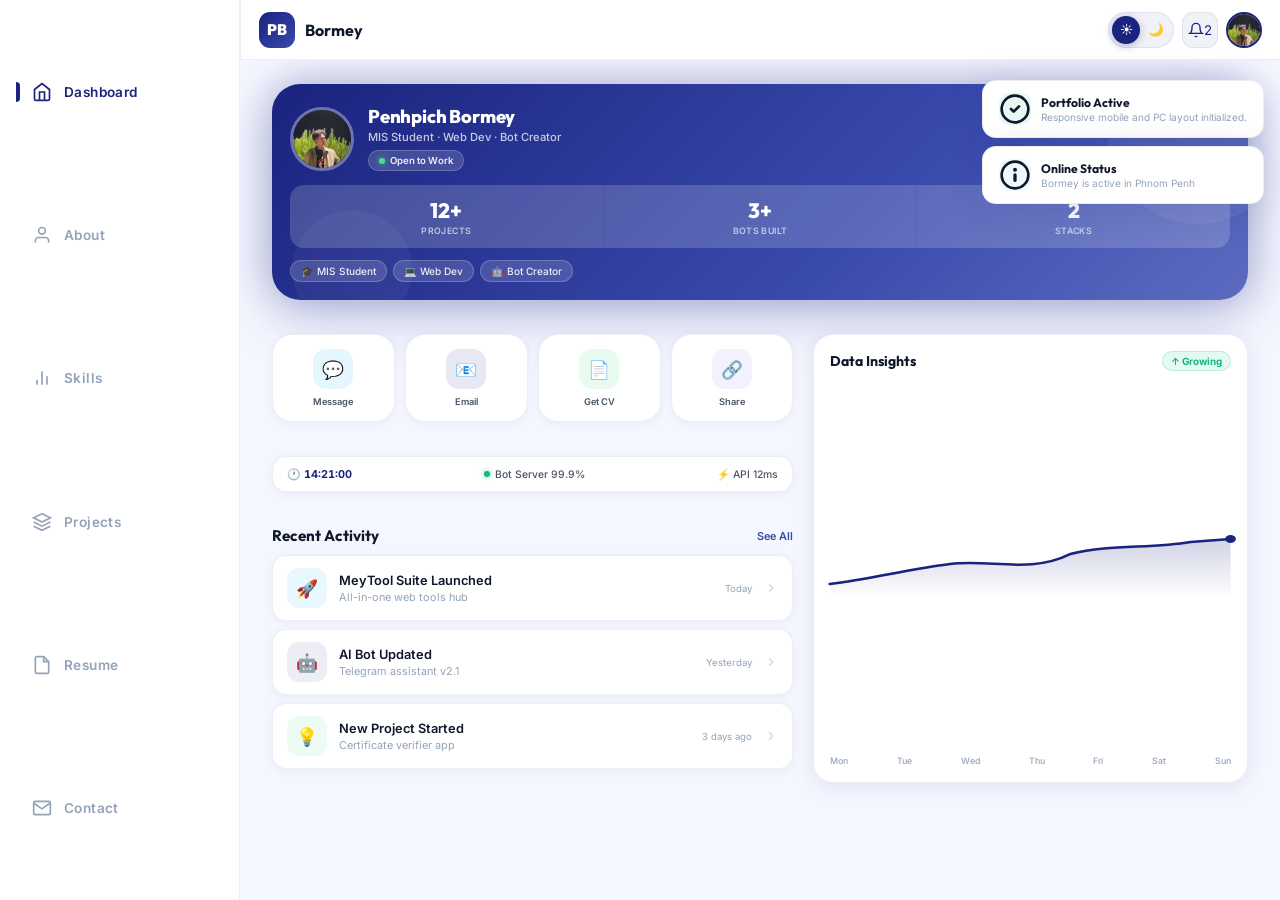
==== commit d7dc1df9: "feat: add new profile picture, style warning notification and demo alerts" ====
--- a/index.html
+++ b/index.html
@@ -925,6 +925,13 @@
     </div>
     <div class="notification-list">
       <div class="notif-item">
+        <div class="notif-item-dot warning"></div>
+        <div>
+          <span class="notif-item-title">Demo Notice</span>
+          <span class="notif-item-desc">Some functions (e.g. CV Download/Print, form submission) may not fully work on GitHub Pages.</span>
+        </div>
+      </div>
+      <div class="notif-item">
         <div class="notif-item-dot"></div>
         <div>
           <span class="notif-item-title">MeyTool Suite Launched</span>
--- a/style.css
+++ b/style.css
@@ -414,6 +414,7 @@
 .notif-item:last-child { border-bottom: none; }
 .notif-item:hover { background: var(--accent-soft); }
 .notif-item-dot { width: 8px; height: 8px; border-radius: 50%; background: var(--accent-primary); margin-top: 4px; flex-shrink: 0; }
+.notif-item-dot.warning { background: #f59e0b; }
 .notif-item-title { font-size: 0.73rem; font-weight: 600; color: var(--text-primary); display: block; margin-bottom: 2px; }
 .notif-item-desc { font-size: 0.63rem; color: var(--text-tertiary); line-height: 1.4; }
 
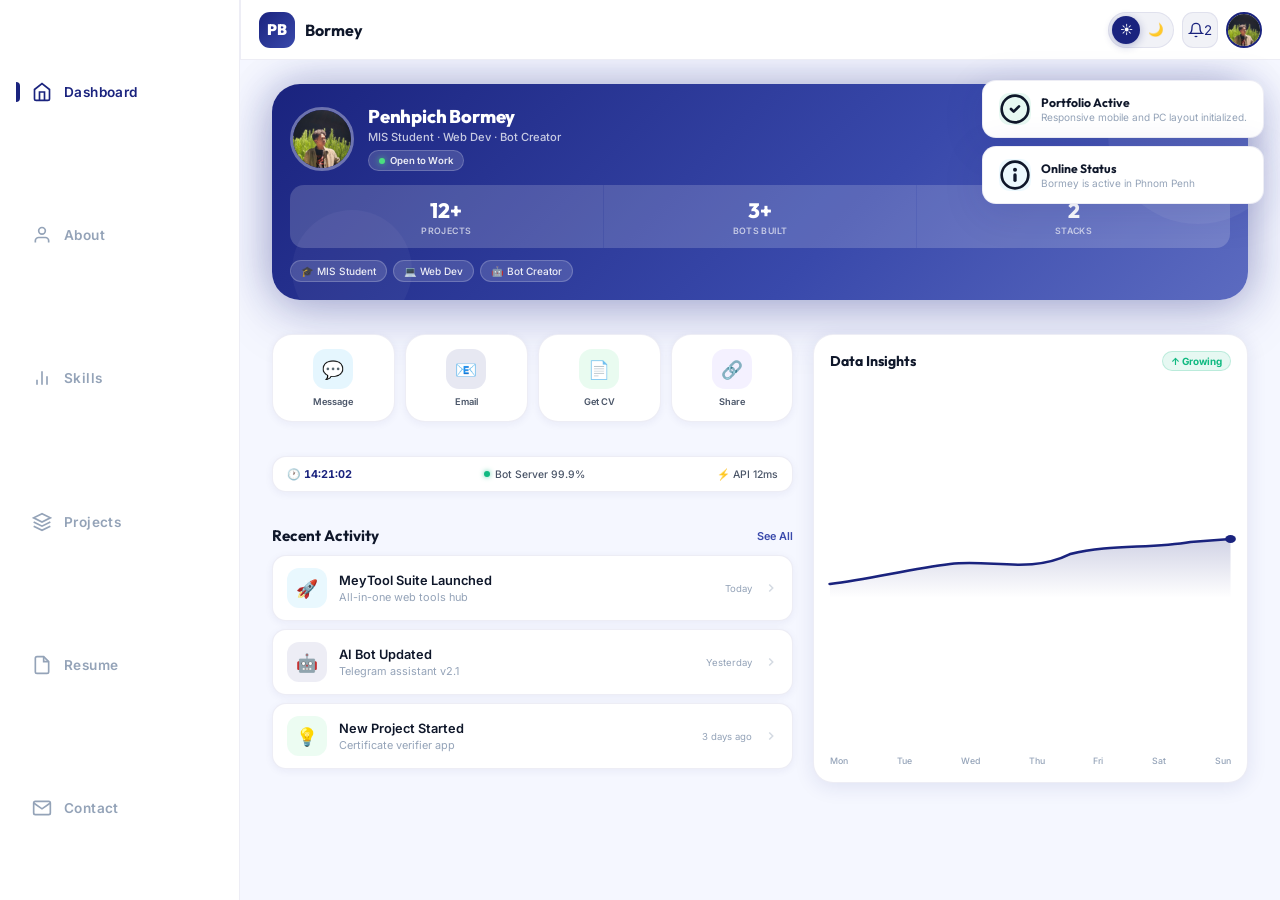
==== commit dd37f960: "chore: update resume updated year to 2026" ====
--- a/index.html
+++ b/index.html
@@ -638,7 +638,7 @@
         <div class="resume-download-card">
           <div>
             <h3 class="resume-dl-title">Download My CV</h3>
-            <p class="resume-dl-sub">PDF · Updated 2024</p>
+            <p class="resume-dl-sub">PDF · Updated 2026</p>
           </div>
           <button class="resume-dl-btn" id="cv-download-btn">⬇ Download</button>
         </div>
--- a/style.css
+++ b/style.css
@@ -188,8 +188,8 @@
   border-radius: var(--radius-xl); padding: 22px 18px 18px; color: white;
   margin-bottom: 14px; box-shadow: var(--shadow-xl), 0 0 40px rgba(26,35,126,0.3);
 }
-.profile-hero-card::before { content: ''; position: absolute; top: -40px; right: -40px; width: 180px; height: 180px; border-radius: 50%; background: rgba(255,255,255,0.06); }
-.profile-hero-card::after  { content: ''; position: absolute; bottom: -30px; left: 20px; width: 120px; height: 120px; border-radius: 50%; background: rgba(255,255,255,0.04); }
+.profile-hero-card::before { content: ''; position: absolute; top: -40px; right: -40px; width: 180px; height: 180px; border-radius: 50%; background: rgba(255,255,255,0.06); pointer-events: none; }
+.profile-hero-card::after  { content: ''; position: absolute; bottom: -30px; left: 20px; width: 120px; height: 120px; border-radius: 50%; background: rgba(255,255,255,0.04); pointer-events: none; }
 .profile-hero-top { display: flex; align-items: center; gap: 14px; margin-bottom: 14px; position: relative; z-index: 1; }
 .profile-hero-avatar { width: 64px; height: 64px; border-radius: 50%; border: 3px solid rgba(255,255,255,0.35); overflow: hidden; flex-shrink: 0; }
 .profile-hero-avatar img { width: 100%; height: 100%; object-fit: cover; }
@@ -285,7 +285,7 @@
 
 /* ABOUT PANEL */
 .about-profile-card { position: relative; overflow: hidden; background: linear-gradient(135deg, var(--accent-primary) 0%, var(--accent-secondary) 100%); border-radius: var(--radius-xl); padding: 22px 18px; color: white; margin-bottom: 14px; display: flex; gap: 16px; align-items: center; box-shadow: var(--shadow-xl), 0 0 40px rgba(26,35,126,0.25); }
-.about-profile-card::before { content: ''; position: absolute; top: -30px; right: -30px; width: 140px; height: 140px; border-radius: 50%; background: rgba(255,255,255,0.07); }
+.about-profile-card::before { content: ''; position: absolute; top: -30px; right: -30px; width: 140px; height: 140px; border-radius: 50%; background: rgba(255,255,255,0.07); pointer-events: none; }
 .about-avatar-wrap { position: relative; flex-shrink: 0; }
 .about-avatar-img { width: 78px; height: 78px; border-radius: 50%; border: 3px solid rgba(255,255,255,0.3); object-fit: cover; position: relative; z-index: 1; }
 .about-avatar-ring-spin { position: absolute; inset: -4px; border-radius: 50%; background: conic-gradient(from 0deg, rgba(255,255,255,0.5), transparent, rgba(79,195,247,0.6), transparent); animation: avatarRingSpin 4s linear infinite; z-index: 0; }
@@ -366,7 +366,7 @@
 
 /* CONTACT */
 .contact-avail-card { position: relative; overflow: hidden; background: linear-gradient(135deg, var(--accent-primary) 0%, var(--accent-secondary) 100%); border-radius: var(--radius-xl); padding: 20px; color: white; margin-bottom: 14px; box-shadow: var(--shadow-xl), 0 0 30px rgba(26,35,126,0.25); }
-.contact-avail-card::after { content: ''; position: absolute; top: -30px; right: -30px; width: 120px; height: 120px; border-radius: 50%; background: rgba(255,255,255,0.06); }
+.contact-avail-card::after { content: ''; position: absolute; top: -30px; right: -30px; width: 120px; height: 120px; border-radius: 50%; background: rgba(255,255,255,0.06); pointer-events: none; }
 .contact-avail-dot-row { display: flex; align-items: center; gap: 6px; font-size: 0.66rem; color: rgba(255,255,255,0.8); font-weight: 600; margin-bottom: 8px; }
 .contact-avail-heading { font-family: var(--font-heading); font-size: 1.1rem; font-weight: 800; color: white; letter-spacing: -0.01em; margin-bottom: 4px; }
 .contact-avail-sub { font-size: 0.70rem; color: rgba(255,255,255,0.7); }
@@ -384,7 +384,7 @@
 
 /* RESUME */
 .resume-download-card { background: linear-gradient(135deg, #0F172A 0%, var(--accent-primary) 100%); border-radius: var(--radius-xl); padding: 20px; color: white; margin-bottom: 14px; display: flex; align-items: center; justify-content: space-between; box-shadow: var(--shadow-xl); overflow: hidden; position: relative; }
-.resume-download-card::before { content: '📄'; position: absolute; right: 20px; top: 50%; transform: translateY(-50%); font-size: 4rem; opacity: 0.12; }
+.resume-download-card::before { content: '📄'; position: absolute; right: 20px; top: 50%; transform: translateY(-50%); font-size: 4rem; opacity: 0.12; pointer-events: none; }
 .resume-dl-title { font-family: var(--font-heading); font-size: 1.05rem; font-weight: 800; margin-bottom: 4px; }
 .resume-dl-sub { font-size: 0.68rem; color: rgba(255,255,255,0.7); }
 .resume-dl-btn { display: inline-flex; align-items: center; gap: 6px; padding: 9px 16px; border-radius: 12px; background: rgba(255,255,255,0.15); border: 1px solid rgba(255,255,255,0.25); color: white; font-size: 0.70rem; font-weight: 700; cursor: pointer; transition: all 0.2s; flex-shrink: 0; white-space: nowrap; }
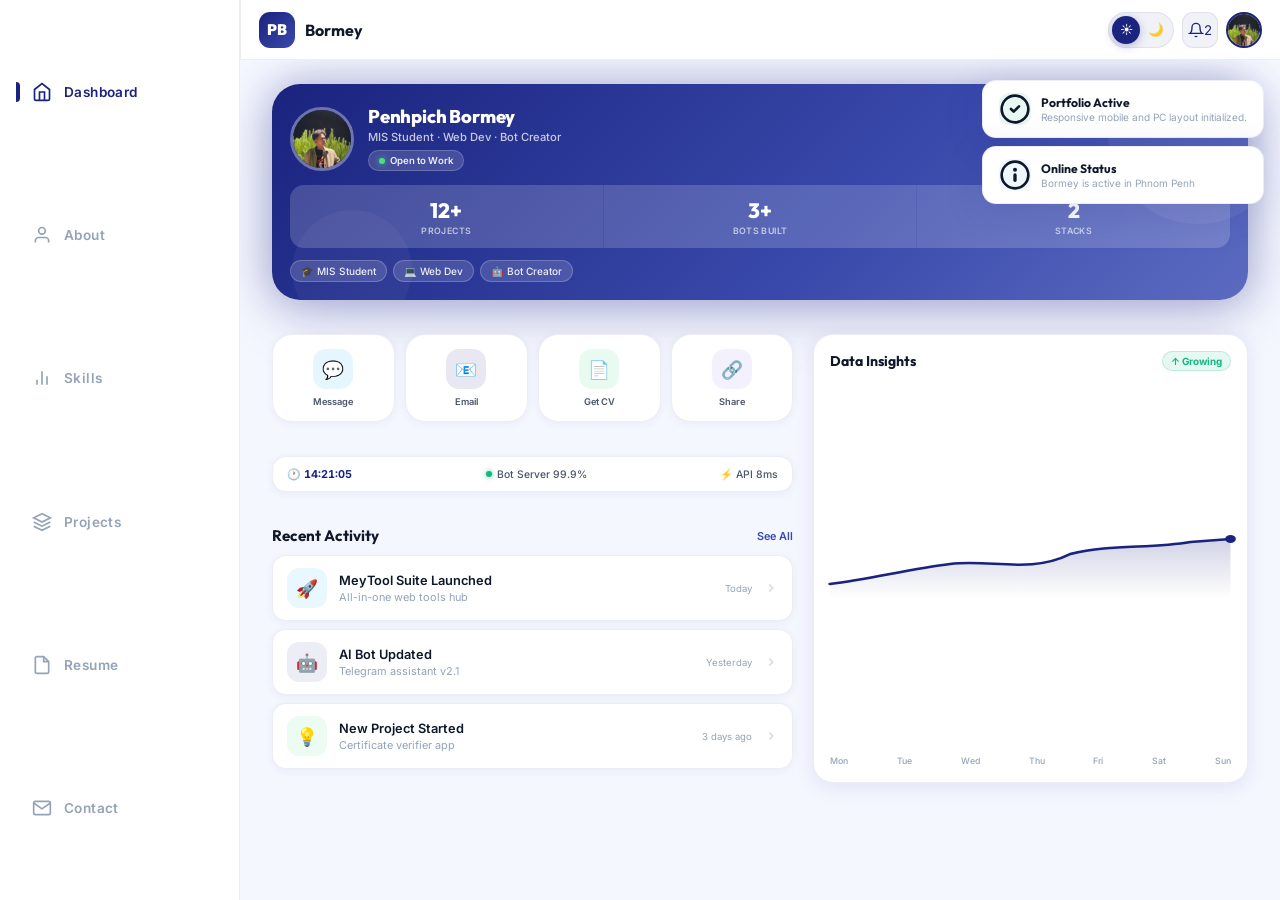
==== commit 953831cc: "chore: update MIS Student Developer experience period to 2026 - Present" ====
--- a/index.html
+++ b/index.html
@@ -312,7 +312,7 @@
             <div class="tl-item">
               <div class="tl-dot"></div>
               <div class="tl-content">
-                <span class="tl-year">2024 – Present</span>
+                <span class="tl-year">2026 – Present</span>
                 <h5 class="tl-role">MIS Student Developer</h5>
                 <p class="tl-desc">Building web apps, bots, and UI/UX projects as part of university coursework and personal projects.</p>
               </div>
@@ -651,7 +651,7 @@
             <div class="settings-row-icon navy">💼</div>
             <div class="settings-row-text">
               <span class="settings-row-label">MIS Student Developer</span>
-              <span class="settings-row-sub">University · 2024 - Present</span>
+              <span class="settings-row-sub">University · 2026 - Present</span>
             </div>
             <svg class="settings-row-chevron" viewBox="0 0 24 24"><polyline points="9 18 15 12 9 6"/></svg>
           </div>
@@ -742,7 +742,7 @@
     {
       "role": "MIS Student Developer",
       "organization": "University",
-      "period": "2024 - Present"
+      "period": "2026 - Present"
     },
     {
       "role": "Bot Developer",
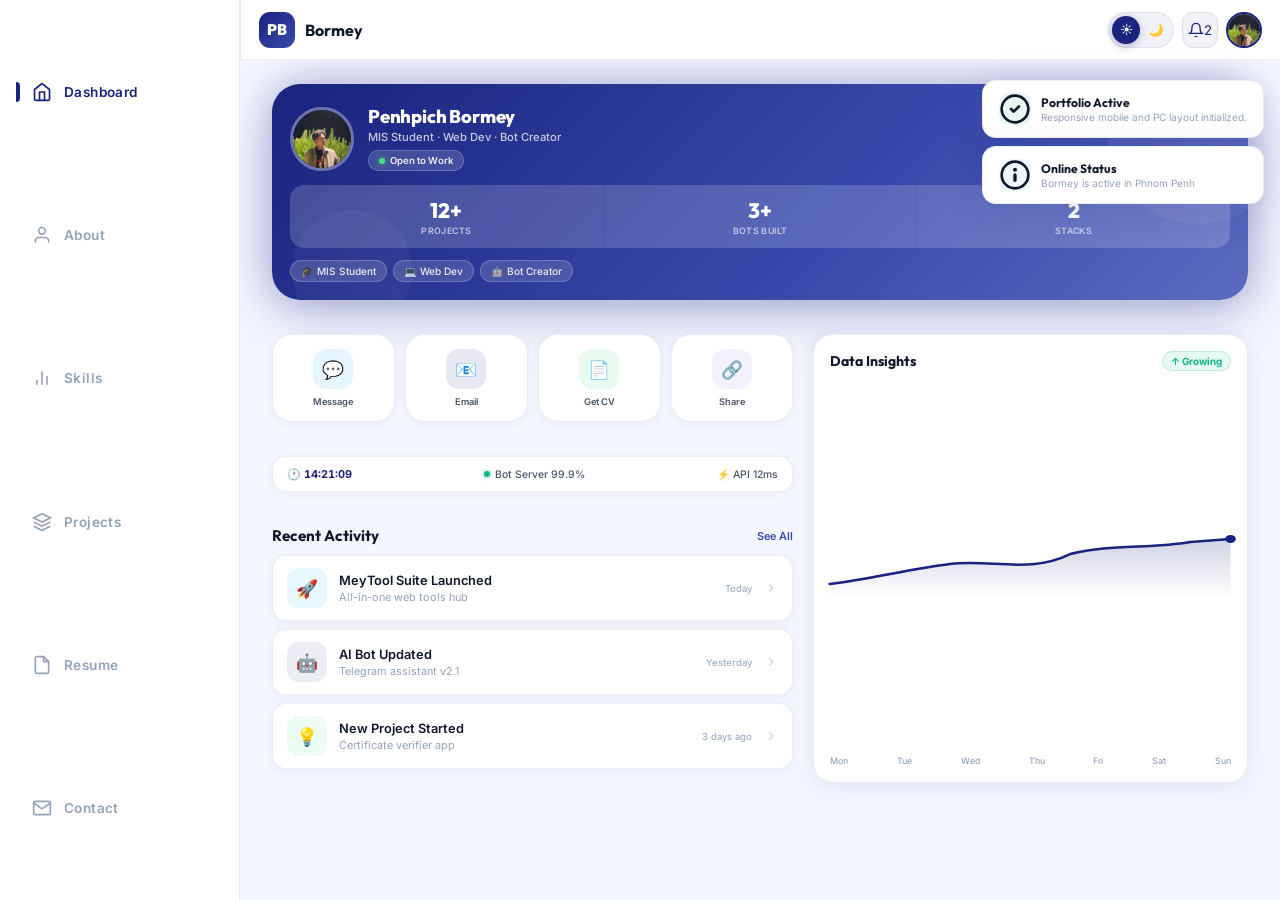
==== commit 8c2acbea: "chore: update Web Developer start year to 2026" ====
--- a/index.html
+++ b/index.html
@@ -328,7 +328,7 @@
             <div class="tl-item">
               <div class="tl-dot"></div>
               <div class="tl-content">
-                <span class="tl-year">2022</span>
+                <span class="tl-year">2026</span>
                 <h5 class="tl-role">Web Developer</h5>
                 <p class="tl-desc">Started mastering HTML, CSS, and JavaScript — built first portfolio and glassmorphism UI projects.</p>
               </div>
@@ -669,7 +669,7 @@
             <div class="settings-row-icon tg">🌐</div>
             <div class="settings-row-text">
               <span class="settings-row-label">Web Developer</span>
-              <span class="settings-row-sub">Self-taught · 2022</span>
+              <span class="settings-row-sub">Self-taught · 2026</span>
             </div>
             <svg class="settings-row-chevron" viewBox="0 0 24 24"><polyline points="9 18 15 12 9 6"/></svg>
           </div>
@@ -752,7 +752,7 @@
     {
       "role": "Web Developer",
       "organization": "Self-taught",
-      "period": "2022"
+      "period": "2026"
     }
   ],
   "education": [
